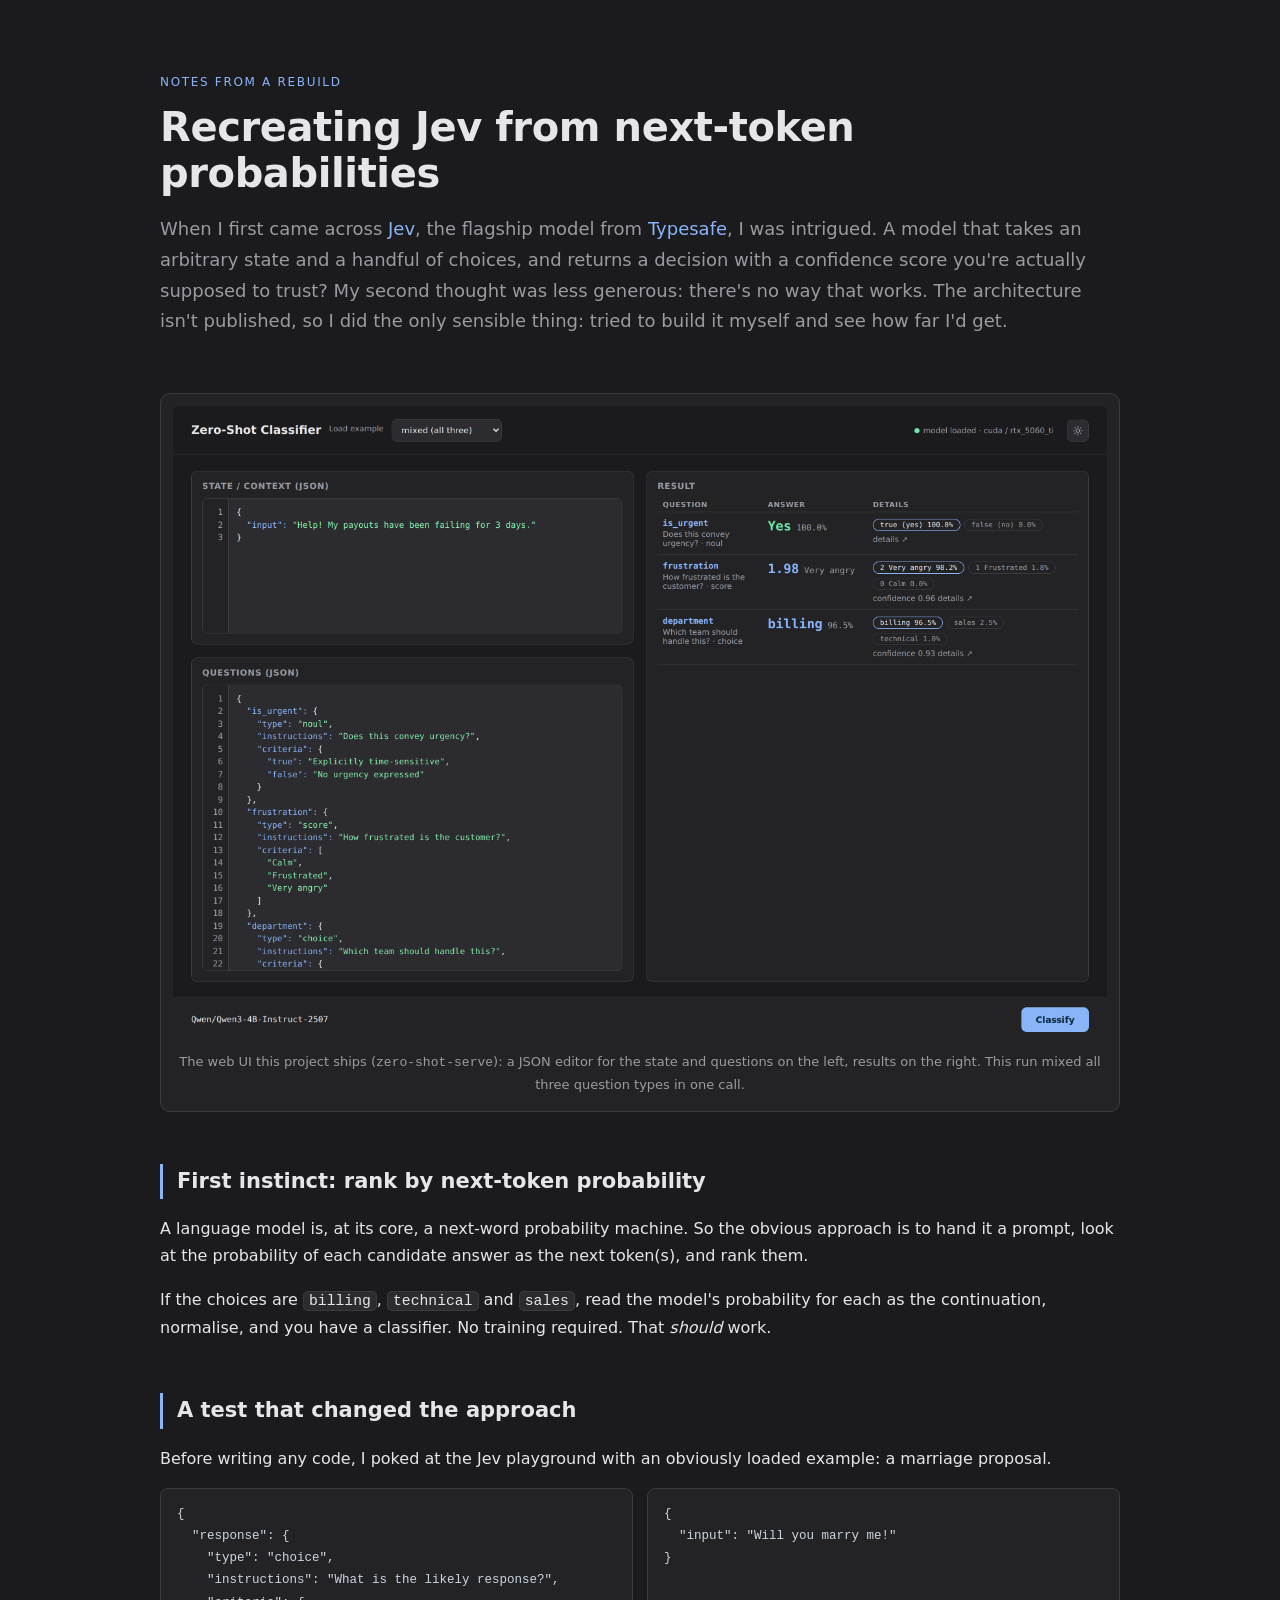
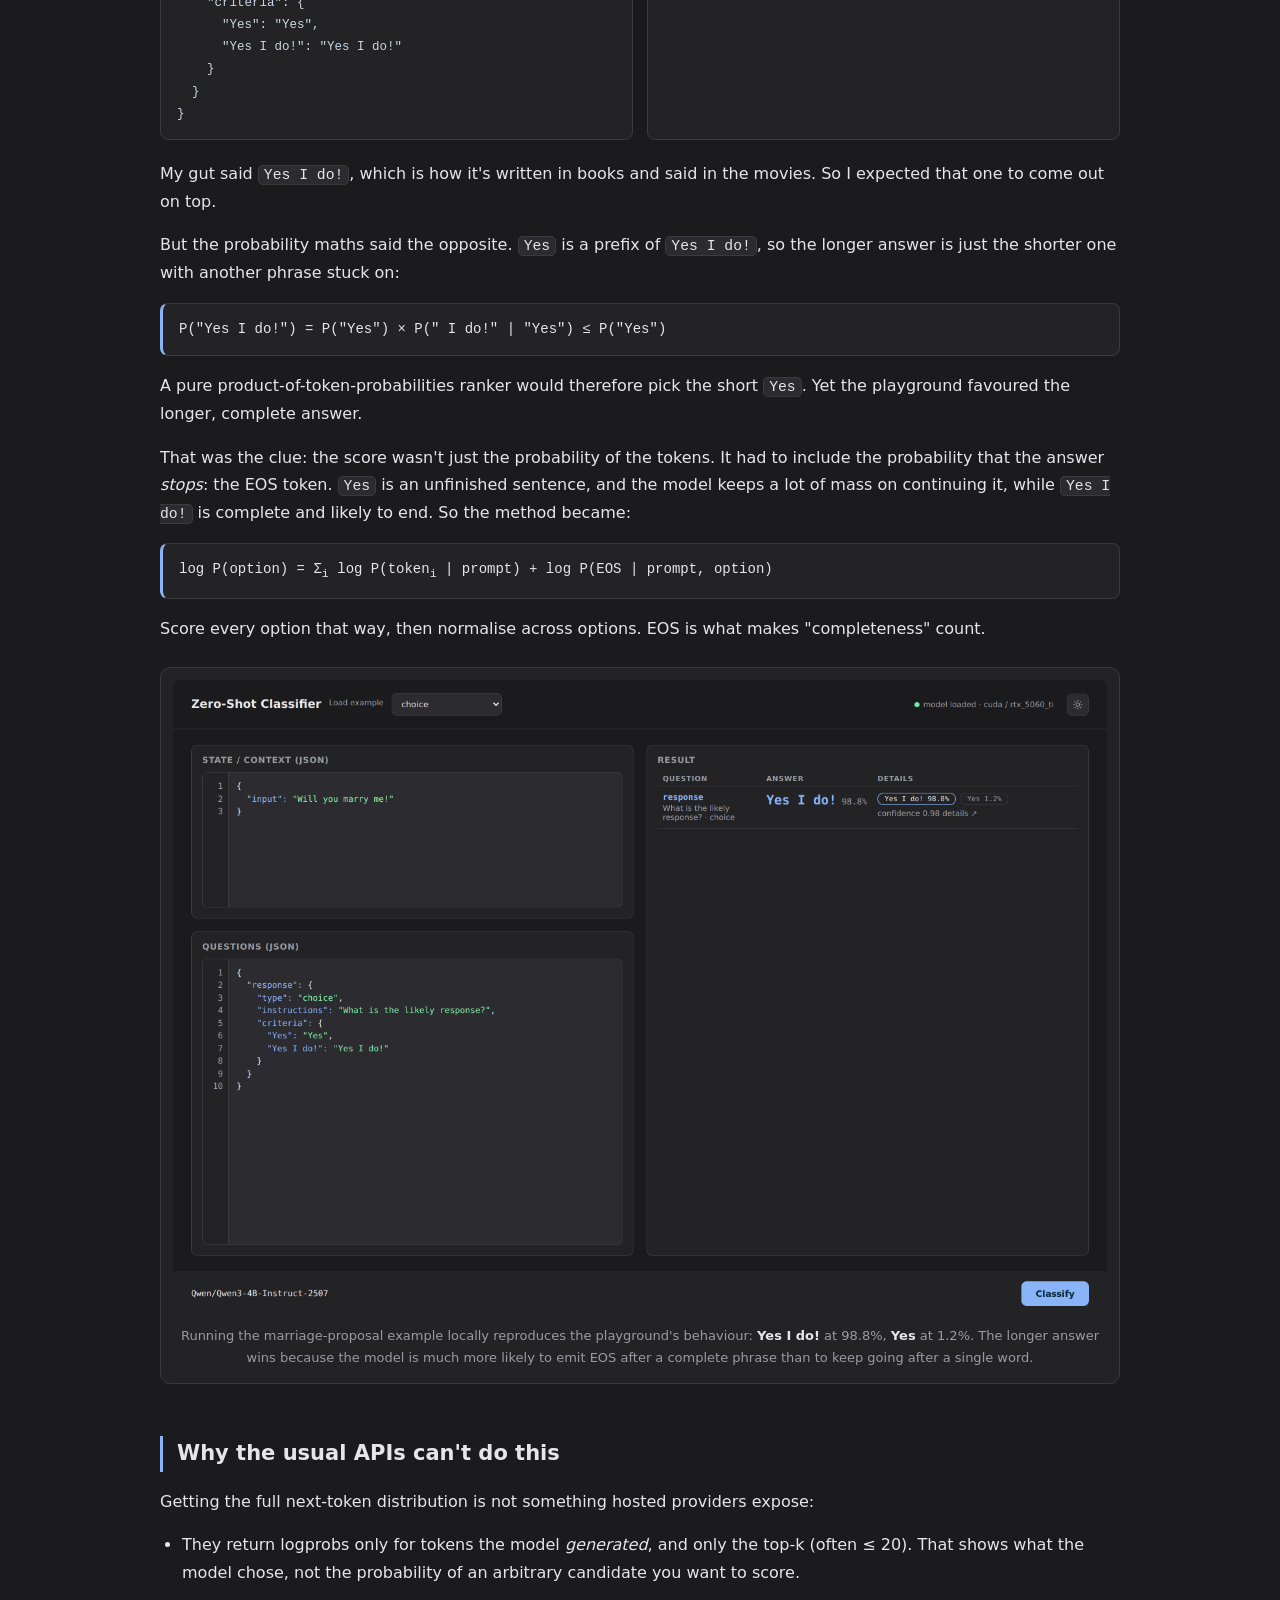
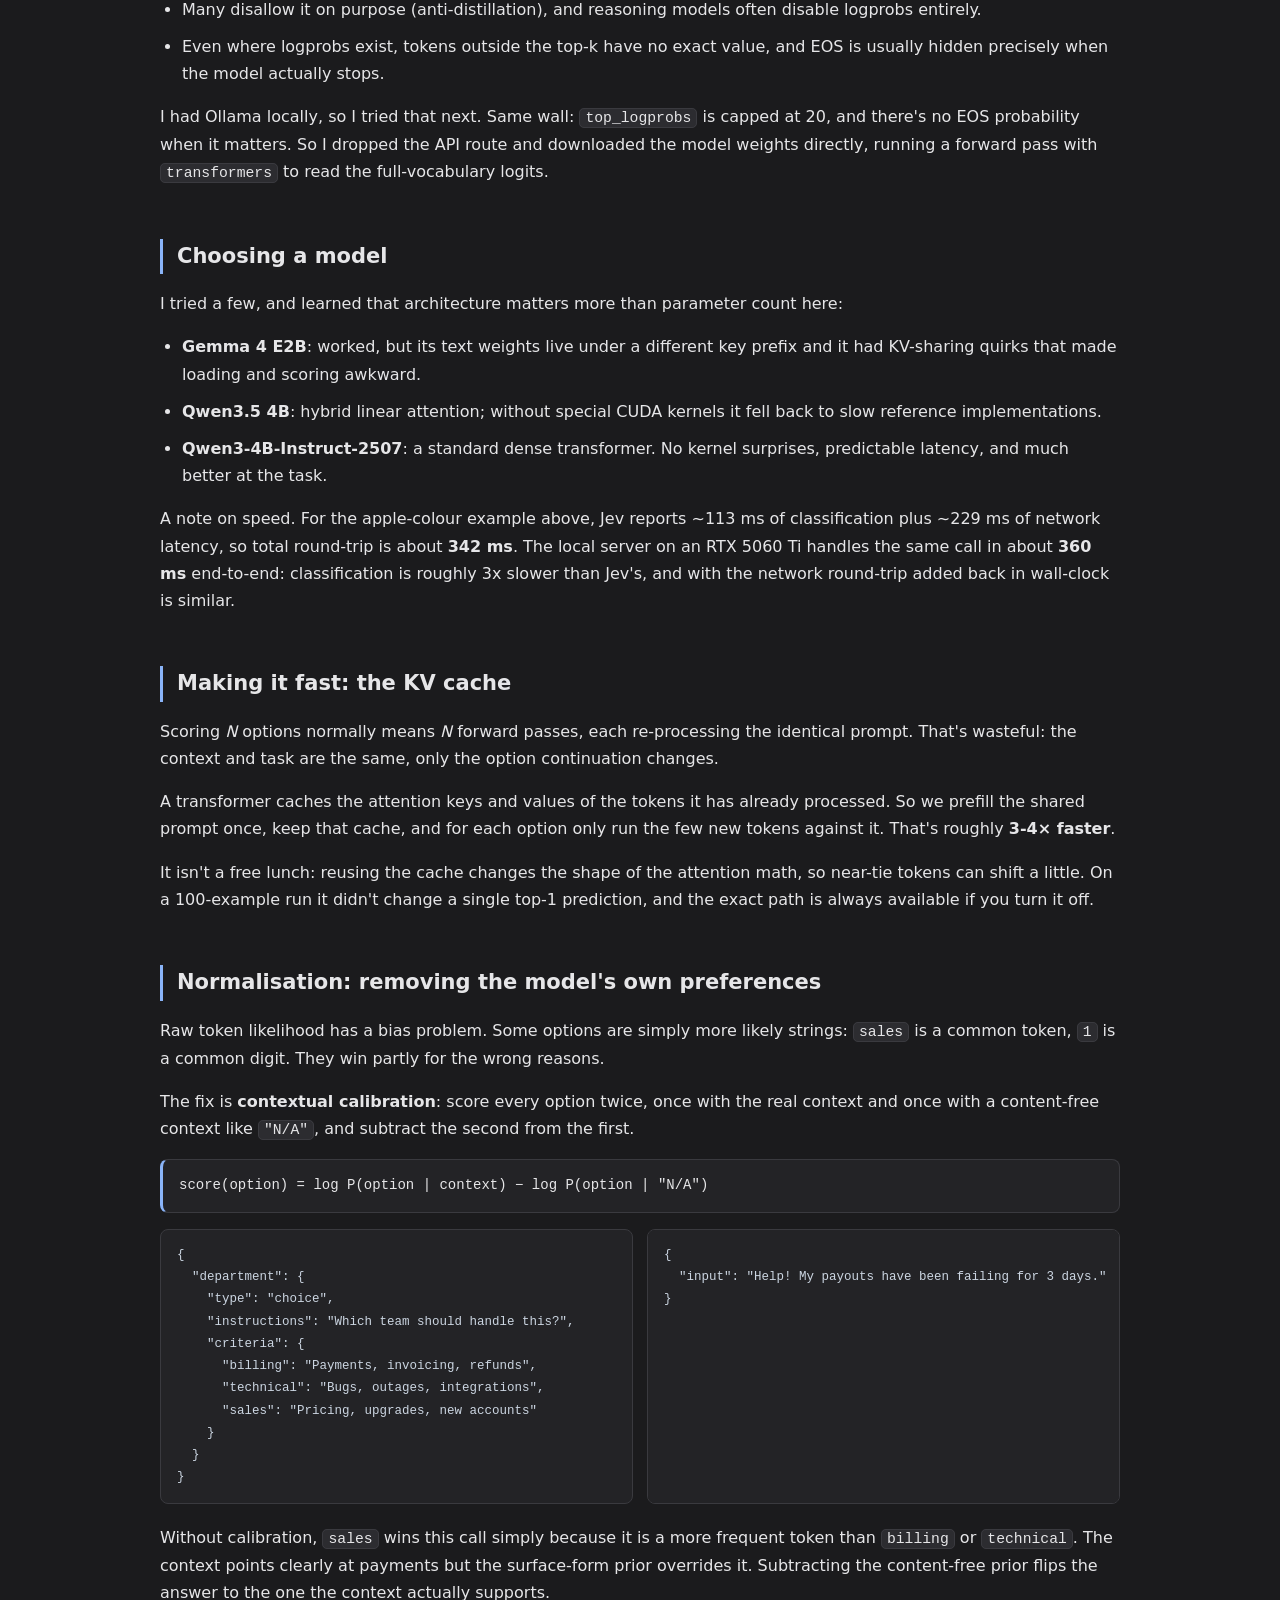
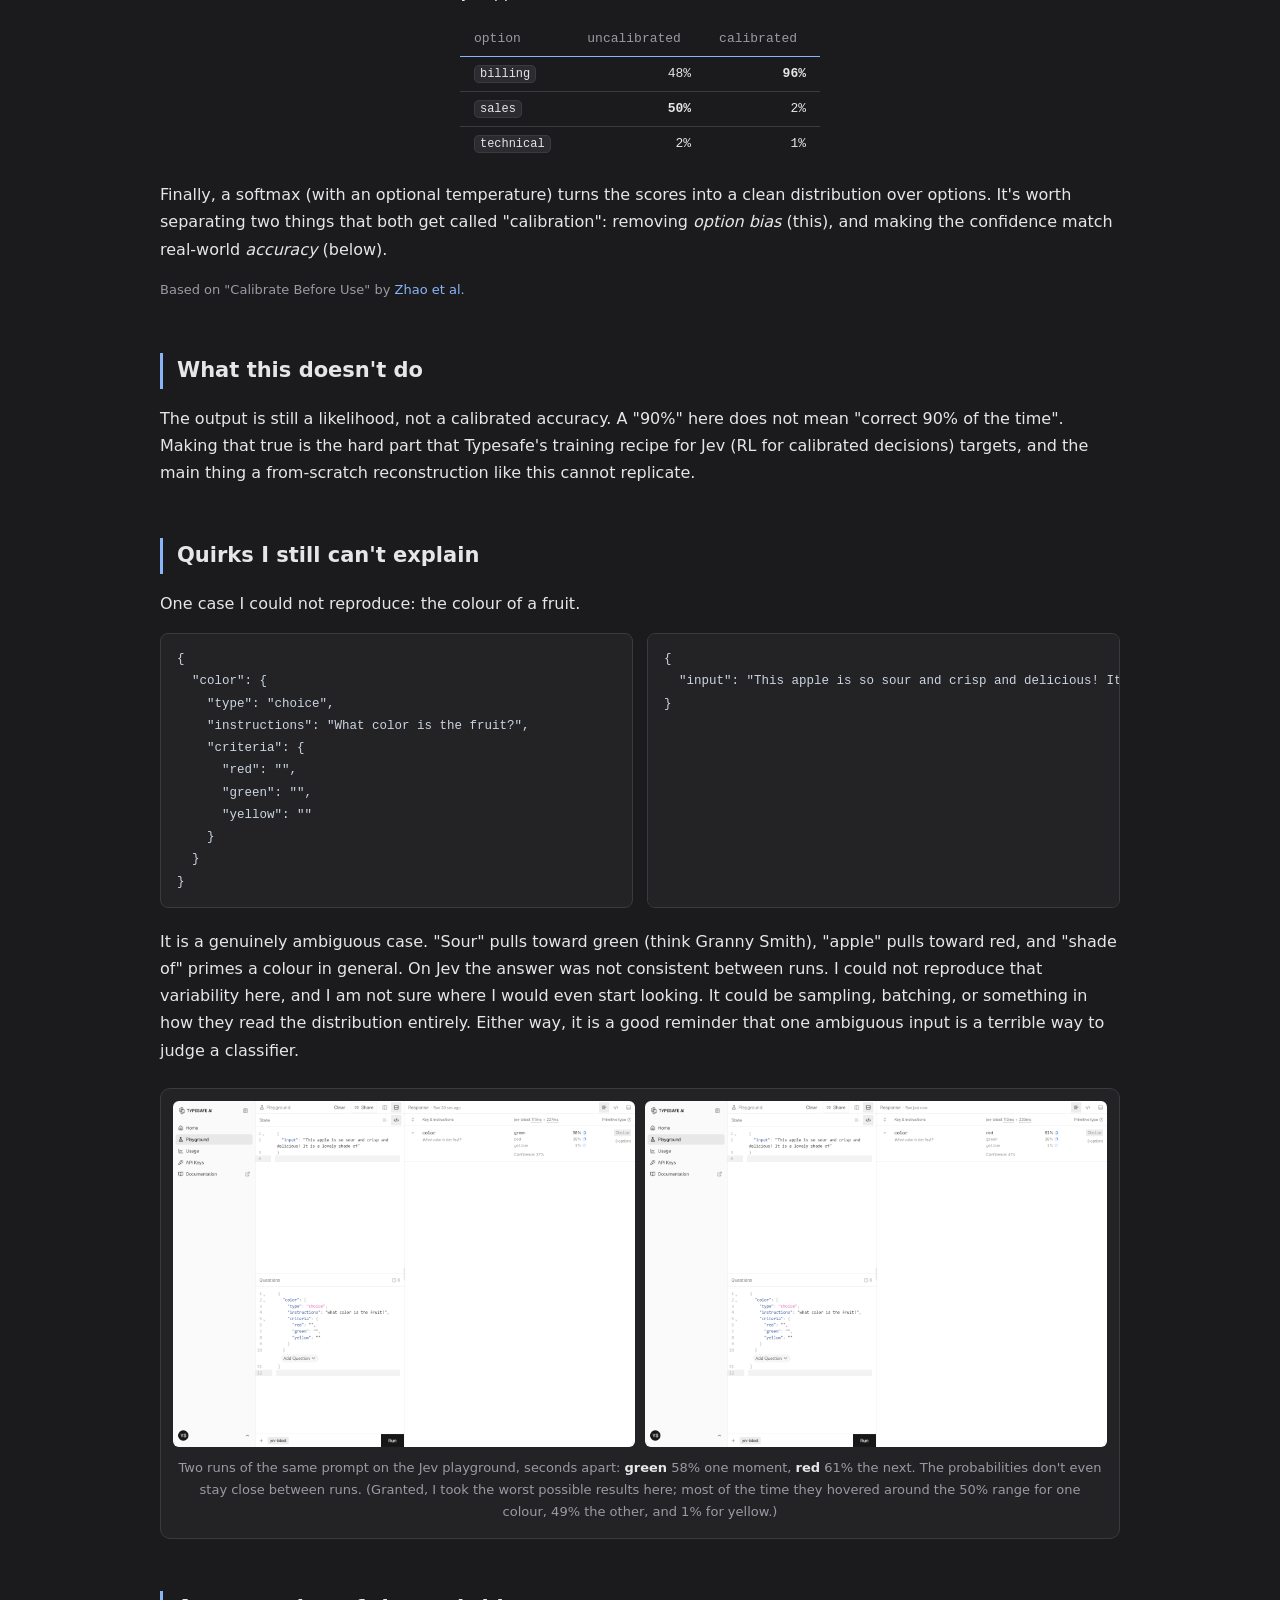
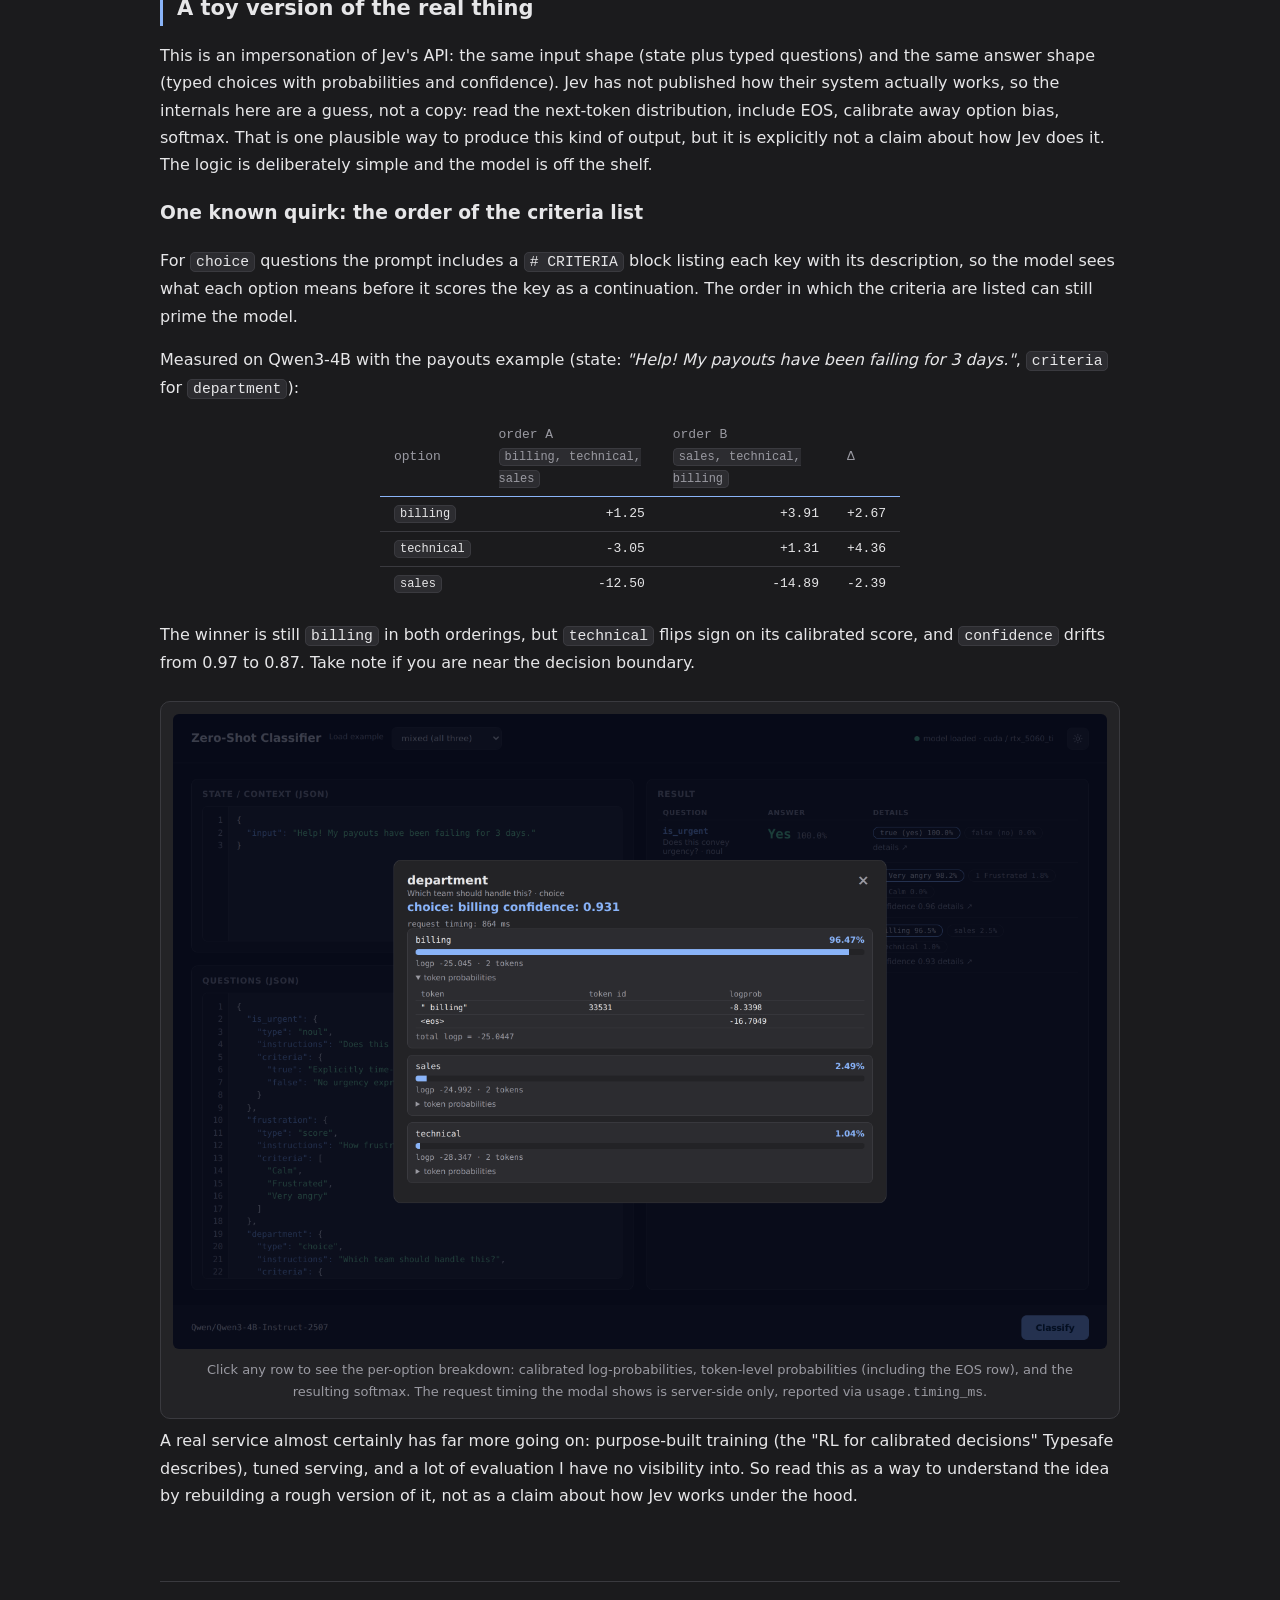
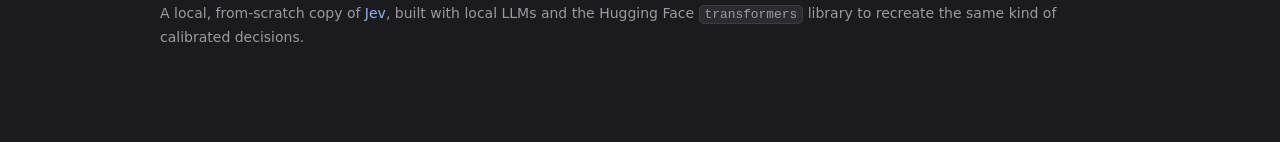
==== docs/index.html @ 8fcee8d8 "add page" ====
<!doctype html>
<html lang="en">
<head>
<meta charset="utf-8" />
<meta name="viewport" content="width=device-width, initial-scale=1" />
<title>Recreating Jev from next-token probabilities</title>
<meta name="description" content="How far can you get rebuilding a calibrated decision API using only the next-token probabilities of a local language model?" />
<link rel="stylesheet" href="site.css" />
</head>
<body>
<main>
  <header class="hero">
    <p class="kicker">Notes from a rebuild</p>
    <h1>Recreating Jev from next-token probabilities</h1>
    <p class="lead">
      When I first came across <a href="https://typesafe.ai/">Jev</a>, the
      flagship model from <a href="https://typesafe.ai/">Typesafe</a>, I was
      intrigued. A model that takes an arbitrary state and a handful of choices, and
      returns a decision with a confidence score you're actually supposed to trust? My
      second thought was less generous: there's no way that works. The architecture
      isn't published, so I did the only sensible thing: tried to build it myself and
      see how far I'd get.
    </p>
  </header>

  <figure class="screenshot">
    <a class="zoom" href="img/ui-mixed-result.png" aria-label="View screenshot full size"><img src="img/ui-mixed-result.png" alt="The local web UI after running a mixed (noul + score + choice) classify call on the payouts support-ticket example." /></a>
    <figcaption class="cap">
      The web UI this project ships (<code>zero-shot-serve</code>): a JSON editor for the
      state and questions on the left, results on the right. This run mixed all three
      question types in one call.
    </figcaption>
  </figure>

  <section>
    <h2>First instinct: rank by next-token probability</h2>
    <p>
      A language model is, at its core, a next-word probability machine. So the obvious
      approach is to hand it a prompt, look at the probability of each candidate
      answer as the next token(s), and rank them.
    </p>
    <p>
      If the choices are <span class="mono">billing</span>,
      <span class="mono">technical</span> and <span class="mono">sales</span>, read
      the model's probability for each as the continuation, normalise, and you have a
      classifier. No training required. That <em>should</em> work.
    </p>
  </section>

  <section>
    <h2>A test that changed the approach</h2>
    <p>
      Before writing any code, I poked at the Jev playground with an obviously loaded
      example: a marriage proposal.
    </p>
    <div class="examples">
      <pre class="block"><code>{
  "response": {
    "type": "choice",
    "instructions": "What is the likely response?",
    "criteria": {
      "Yes": "Yes",
      "Yes I do!": "Yes I do!"
    }
  }
}</code></pre>
      <pre class="block"><code>{
  "input": "Will you marry me!"
}</code></pre>
    </div>
    <p>
      My gut said <span class="mono">Yes I do!</span>, which is how it's written in
      books and said in the movies. So I expected that one to come out on top.
    </p>
    <p>
      But the probability maths said the opposite. <span class="mono">Yes</span> is a
      prefix of <span class="mono">Yes I do!</span>, so the longer answer is just the
      shorter one with another phrase stuck on:
    </p>
    <p class="formula">
      P("Yes I do!") = P("Yes") &times; P(" I do!" | "Yes") &le; P("Yes")
    </p>
    <p>
      A pure product-of-token-probabilities ranker would therefore pick the short
      <span class="mono">Yes</span>. Yet the playground favoured the longer, complete
      answer.
    </p>
    <p>
      That was the clue: the score wasn't just the probability of the tokens. It had to
      include the probability that the answer <em>stops</em>: the EOS token.
      <span class="mono">Yes</span> is an unfinished sentence, and the model keeps a lot
      of mass on continuing it, while <span class="mono">Yes I do!</span> is complete
      and likely to end. So the method became:
    </p>
    <p class="formula">
      log&nbsp;P(option) = &Sigma;<sub>i</sub> log&nbsp;P(token<sub>i</sub> | prompt) + log&nbsp;P(EOS | prompt, option)
    </p>
    <p>
      Score every option that way, then normalise across options. EOS is what makes
      "completeness" count.
    </p>
    <figure class="screenshot">
      <a class="zoom" href="img/ui-marriage-proposal.png" aria-label="View screenshot full size"><img src="img/ui-marriage-proposal.png" alt="The web UI after running the marriage-proposal example: 'Yes I do!' wins 98.8% over 'Yes' 1.2%." /></a>
      <figcaption class="cap">
        Running the marriage-proposal example locally reproduces the playground's
        behaviour: <strong>Yes I do!</strong> at 98.8%, <strong>Yes</strong> at 1.2%.
        The longer answer wins because the model is much more likely to emit EOS after
        a complete phrase than to keep going after a single word.
      </figcaption>
    </figure>
  </section>

  <section>
    <h2>Why the usual APIs can't do this</h2>
    <p>Getting the full next-token distribution is not something hosted providers expose:</p>
    <ul>
      <li>
        They return logprobs only for tokens the model <em>generated</em>, and only the
        top-k (often &le; 20). That shows what the model chose, not the probability of
        an arbitrary candidate you want to score.
      </li>
      <li>
        Many disallow it on purpose (anti-distillation), and reasoning models often
        disable logprobs entirely.
      </li>
      <li>
        Even where logprobs exist, tokens outside the top-k have no exact value, and
        EOS is usually hidden precisely when the model actually stops.
      </li>
    </ul>
    <p>
      I had Ollama locally, so I tried that next. Same wall: <span class="mono">top_logprobs</span>
      is capped at 20, and there's no EOS probability when it matters. So I dropped the
      API route and downloaded the model weights directly, running a forward pass with
      <span class="mono">transformers</span> to read the full-vocabulary logits.
    </p>
  </section>

  <section>
    <h2>Choosing a model</h2>
    <p>I tried a few, and learned that architecture matters more than parameter count here:</p>
    <ul>
      <li><strong>Gemma 4 E2B</strong>: worked, but its text weights live under a different key prefix and it had KV-sharing quirks that made loading and scoring awkward.</li>
      <li><strong>Qwen3.5 4B</strong>: hybrid linear attention; without special CUDA kernels it fell back to slow reference implementations.</li>
      <li><strong>Qwen3-4B-Instruct-2507</strong>: a standard dense transformer. No kernel surprises, predictable latency, and much better at the task.</li>
    </ul>
    <p>
      A note on speed. For the apple-colour example above, Jev reports ~113 ms of
      classification plus ~229 ms of network latency, so total round-trip is about
      <strong>342 ms</strong>. The local server on an RTX 5060 Ti handles the same
      call in about <strong>360 ms</strong> end-to-end: classification is roughly 3x
      slower than Jev's, and with the network round-trip added back in wall-clock is
      similar.
    </p>
  </section>

  <section>
    <h2>Making it fast: the KV cache</h2>
    <p>
      Scoring <em>N</em> options normally means <em>N</em> forward passes, each
      re-processing the identical prompt. That's wasteful: the context and task are the
      same, only the option continuation changes.
    </p>
    <p>
      A transformer caches the attention keys and values of the tokens it has already
      processed. So we prefill the shared prompt once, keep that cache, and for each
      option only run the few new tokens against it. That's roughly
      <strong>3-4&times; faster</strong>.
    </p>
    <p>
      It isn't a free lunch: reusing the cache changes the shape of the attention math,
      so near-tie tokens can shift a little. On a 100-example run it didn't change a
      single top-1 prediction, and the exact path is always available if you turn it off.
    </p>
  </section>

  <section>
    <h2>Normalisation: removing the model's own preferences</h2>
    <p>
      Raw token likelihood has a bias problem. Some options are simply more likely
      strings: <span class="mono">sales</span> is a common token, <span class="mono">1</span>
      is a common digit. They win partly for the wrong reasons.
    </p>
    <p>
      The fix is <strong>contextual calibration</strong>: score every option twice,
      once with the real context and once with a content-free context like
      <span class="mono">"N/A"</span>, and subtract the second from the first.
    </p>
    <p class="formula">
      score(option) = log&nbsp;P(option | context) &minus; log&nbsp;P(option | "N/A")
    </p>
    <div class="examples">
      <pre class="block"><code>{
  "department": {
    "type": "choice",
    "instructions": "Which team should handle this?",
    "criteria": {
      "billing": "Payments, invoicing, refunds",
      "technical": "Bugs, outages, integrations",
      "sales": "Pricing, upgrades, new accounts"
    }
  }
}</code></pre>
      <pre class="block"><code>{
  "input": "Help! My payouts have been failing for 3 days."
}</code></pre>
    </div>
    <p>
      Without calibration, <span class="mono">sales</span> wins this call simply
      because it is a more frequent token than <span class="mono">billing</span> or
      <span class="mono">technical</span>. The context points clearly at payments but
      the surface-form prior overrides it. Subtracting the content-free prior flips
      the answer to the one the context actually supports.
    </p>
    <table class="calib">
      <thead>
        <tr><th>option</th><th>uncalibrated</th><th>calibrated</th></tr>
      </thead>
      <tbody>
        <tr><td><span class="mono">billing</span></td><td>48%</td><td><strong>96%</strong></td></tr>
        <tr><td><span class="mono">sales</span></td><td><strong>50%</strong></td><td>2%</td></tr>
        <tr><td><span class="mono">technical</span></td><td>2%</td><td>1%</td></tr>
      </tbody>
    </table>
    <p>
      Finally, a softmax (with an optional temperature) turns the scores into a clean
      distribution over options. It's worth separating two things that both get called
      "calibration": removing <em>option bias</em> (this), and making the confidence match
      real-world <em>accuracy</em> (below).
    </p>
    <p class="note">
      Based on "Calibrate Before Use" by
      <a href="https://arxiv.org/abs/2102.09690">Zhao et al.</a>
    </p>
  </section>

  <section>
    <h2>What this doesn't do</h2>
    <p>
      The output is still a likelihood, not a calibrated accuracy. A "90%" here does not
      mean "correct 90% of the time". Making that true is the hard part that
      Typesafe's training recipe for Jev (RL for calibrated decisions) targets, and
      the main thing a from-scratch reconstruction like this cannot replicate.
    </p>
  </section>

  <section>
    <h2>Quirks I still can't explain</h2>
    <p>One case I could not reproduce: the colour of a fruit.</p>
    <div class="examples">
      <pre class="block"><code>{
  "color": {
    "type": "choice",
    "instructions": "What color is the fruit?",
    "criteria": {
      "red": "",
      "green": "",
      "yellow": ""
    }
  }
}</code></pre>
      <pre class="block"><code>{
  "input": "This apple is so sour and crisp and delicious! It is a lovely shade of"
}</code></pre>
    </div>
    <p>
      It is a genuinely ambiguous case. "Sour" pulls toward green (think Granny
      Smith), "apple" pulls toward red, and "shade of" primes a colour in general. On
      Jev the answer was not consistent between runs. I could not reproduce that
      variability here, and I am not sure where I would even start looking. It could be
      sampling, batching, or something in how they read the distribution entirely.
      Either way, it is a good reminder that one ambiguous input is a terrible way to
      judge a classifier.
    </p>
    <figure class="screenshot two-up">
      <div class="pair">
        <a class="zoom" href="img/typesafe_playground_green.png" aria-label="View screenshot full size"><img src="img/typesafe_playground_green.png" alt="TypeSafe playground: same apple-colour input, run 1, answer green 58% / red 39% / yellow 3%, confidence 37%." /></a>
        <a class="zoom" href="img/typesafe_playground_red.png" aria-label="View screenshot full size"><img src="img/typesafe_playground_red.png" alt="TypeSafe playground: same apple-colour input, run 2, answer red 61% / green 38% / yellow 1%, confidence 41%." /></a>
      </div>
      <figcaption class="cap">
        Two runs of the same prompt on the Jev playground, seconds apart:
        <strong>green</strong> 58% one moment, <strong>red</strong> 61% the next. The
        probabilities don't even stay close between runs. (Granted, I took the worst
        possible results here; most of the time they hovered around the 50% range for
        one colour, 49% the other, and 1% for yellow.)
      </figcaption>
    </figure>
  </section>

  <section>
    <h2>A toy version of the real thing</h2>
    <p>
      This is an impersonation of Jev's API: the same input shape (state plus typed
      questions) and the same answer shape (typed choices with probabilities and
      confidence). Jev has not published how their system actually works, so the
      internals here are a guess, not a copy: read the next-token distribution,
      include EOS, calibrate away option bias, softmax. That is one plausible way to
      produce this kind of output, but it is explicitly not a claim about how Jev
      does it. The logic is deliberately simple and the model is off the shelf.
    </p>
    <h3>One known quirk: the order of the criteria list</h3>
    <p>
      For <span class="mono">choice</span> questions the prompt includes a
      <span class="mono"># CRITERIA</span> block listing each key with its description, so the
      model sees what each option means before it scores the key as a continuation. The
      order in which the criteria are listed can still prime the model.
    </p>
    <p>
      Measured on Qwen3-4B with the payouts example (state: <em>"Help! My payouts have
      been failing for 3 days."</em>, <span class="mono">criteria</span> for
      <span class="mono">department</span>):
    </p>
    <table class="calib">
      <thead>
        <tr><th>option</th><th>order A<br/><span class="mono">billing, technical, sales</span></th><th>order B<br/><span class="mono">sales, technical, billing</span></th><th>Δ</th></tr>
      </thead>
      <tbody>
        <tr><td><span class="mono">billing</span></td><td>+1.25</td><td>+3.91</td><td>+2.67</td></tr>
        <tr><td><span class="mono">technical</span></td><td>-3.05</td><td>+1.31</td><td>+4.36</td></tr>
        <tr><td><span class="mono">sales</span></td><td>-12.50</td><td>-14.89</td><td>-2.39</td></tr>
      </tbody>
    </table>
    <p>
      The winner is still <span class="mono">billing</span> in both orderings, but
      <span class="mono">technical</span> flips sign on its calibrated score, and
      <span class="mono">confidence</span> drifts from 0.97 to 0.87. Take note if you are
      near the decision boundary.
    </p>
    <figure class="screenshot">
      <a class="zoom" href="img/ui-detail-modal.png" aria-label="View screenshot full size"><img src="img/ui-detail-modal.png" alt="Detail modal for a choice question, showing per-option bars, log-probabilities, and the token-level probabilities table for the top option." /></a>
      <figcaption class="cap">
        Click any row to see the per-option breakdown: calibrated log-probabilities,
        token-level probabilities (including the EOS row), and the resulting softmax.
        The request timing the modal shows is server-side only, reported via
        <code>usage.timing_ms</code>.
      </figcaption>
    </figure>
    <p>
      A real service almost certainly has far more going on: purpose-built training
      (the "RL for calibrated decisions" Typesafe describes), tuned serving, and a
      lot of evaluation I have no visibility into. So read this as a way to
      understand the idea by rebuilding a rough version of it, not as a claim about
      how Jev works under the hood.
    </p>
  </section>

  <footer>
    <p>
      A local, from-scratch copy of <a href="https://typesafe.ai/">Jev</a>, built
      with local LLMs and the Hugging Face <span class="mono">transformers</span>
      library to recreate the same kind of calibrated decisions.
    </p>
  </footer>
</main>

<div id="lightbox" class="lightbox" hidden role="dialog" aria-modal="true" aria-label="Screenshot viewer">
  <button class="close" type="button" aria-label="Close">×</button>
  <img class="frame" alt="" />
</div>

<script>
  (function () {
    var lb = document.getElementById("lightbox");
    var img = lb.querySelector("img");
    var triggers = document.querySelectorAll("a.zoom");

    function open(src, alt) {
      img.src = src;
      img.alt = alt || "";
      lb.hidden = false;
      document.body.style.overflow = "hidden";
    }
    function close() {
      lb.hidden = true;
      img.src = "";
      img.alt = "";
      document.body.style.overflow = "";
    }

    triggers.forEach(function (a) {
      a.addEventListener("click", function (e) {
        e.preventDefault();
        var t = a.querySelector("img");
        open(a.getAttribute("href"), t ? t.alt : "");
      });
    });
    lb.addEventListener("click", function (e) {
      if (e.target === lb || e.target === img || e.target.classList.contains("close")) close();
    });
    document.addEventListener("keydown", function (e) {
      if (e.key === "Escape" && !lb.hidden) close();
    });
  })();
</script>
</body>
</html>
---- docs/site.css ----
:root {
  --bg: #1b1b1d;
  --panel: #232326;
  --panel-2: #2c2c30;
  --text: #e6e6e8;
  --muted: #9a9aa2;
  --accent: #8ab4f8;
  --border: #3a3a3f;
}

* { box-sizing: border-box; }

html { scroll-behavior: smooth; }

body {
  margin: 0;
  background: var(--bg);
  color: var(--text);
  font-family: ui-sans-serif, system-ui, -apple-system, "Segoe UI", Roboto, sans-serif;
  line-height: 1.7;
  -webkit-font-smoothing: antialiased;
}

main {
  max-width: 1040px;
  margin: 0 auto;
  padding: 72px 40px 96px;
}

.hero { margin-bottom: 56px; }

.kicker {
  text-transform: uppercase;
  letter-spacing: .14em;
  font-size: 12px;
  color: var(--accent);
  margin: 0 0 12px;
}

h1 {
  font-size: clamp(28px, 5vw, 40px);
  line-height: 1.15;
  margin: 0 0 18px;
  letter-spacing: -0.01em;
}

.lead {
  font-size: 18px;
  color: var(--muted);
  margin: 0;
}

section { margin: 52px 0; }

h2 {
  font-size: 21px;
  margin: 0 0 16px;
  padding-left: 14px;
  border-left: 3px solid var(--accent);
}

p { margin: 0 0 16px; }

p.note {
  font-size: 13px;
  color: var(--muted);
  margin-top: 8px;
}

table.calib {
  border-collapse: collapse;
  margin: 0 auto 20px;
  font-family: ui-monospace, SFMono-Regular, Menlo, monospace;
  font-size: 13px;
  min-width: 360px;
  max-width: 520px;
}
table.calib th, table.calib td {
  padding: 6px 14px;
  border-bottom: 1px solid var(--border);
  text-align: left;
}
table.calib th {
  color: var(--muted);
  font-weight: 500;
  border-bottom-color: var(--accent);
}
table.calib tbody tr:last-child td { border-bottom: 0; }
table.calib td:not(:first-child) { text-align: right; }

ul { margin: 0 0 16px; padding-left: 22px; }
li { margin-bottom: 10px; }

a { color: var(--accent); text-decoration: none; }
a:hover { text-decoration: underline; }

.mono {
  font-family: ui-monospace, SFMono-Regular, Menlo, monospace;
  font-size: .92em;
  background: var(--panel-2);
  border: 1px solid var(--border);
  border-radius: 5px;
  padding: 1px 5px;
}

.formula {
  font-family: ui-monospace, SFMono-Regular, Menlo, monospace;
  font-size: 14px;
  background: var(--panel);
  border: 1px solid var(--border);
  border-left: 3px solid var(--accent);
  border-radius: 8px;
  padding: 14px 16px;
  color: var(--text);
  overflow-x: auto;
}

.examples {
  display: grid;
  grid-template-columns: 1fr 1fr;
  gap: 14px;
  margin: 0 0 20px;
}
@media (max-width: 720px) {
  .examples { grid-template-columns: 1fr; }
}

.block {
  margin: 0;
  background: var(--panel);
  border: 1px solid var(--border);
  border-radius: 8px;
  padding: 14px 16px;
  overflow-x: auto;
}
.block code {
  font-family: ui-monospace, SFMono-Regular, Menlo, monospace;
  font-size: 12.5px;
  color: #cbd5e1;
  white-space: pre;
}

footer {
  margin-top: 72px;
  padding-top: 20px;
  border-top: 1px solid var(--border);
  color: var(--muted);
  font-size: 14px;
}

.screenshot {
  margin: 24px 0 8px;
  background: var(--panel);
  border: 1px solid var(--border);
  border-radius: 10px;
  padding: 12px;
}
.screenshot img {
  display: block;
  width: 100%;
  height: auto;
  border-radius: 6px;
}
.screenshot .cap {
  margin: 10px 4px 2px;
  font-size: 13px;
  color: var(--muted);
  text-align: center;
}
.screenshot .cap strong { color: var(--text); font-weight: 600; }

.screenshot.two-up .pair {
  display: grid;
  grid-template-columns: 1fr 1fr;
  gap: 10px;
}
.screenshot.two-up .pair img {
  display: block;
  width: 100%;
  height: auto;
  border-radius: 6px;
}
@media (max-width: 720px) {
  .screenshot.two-up .pair { grid-template-columns: 1fr; }
}

.screenshot a.zoom { display: block; }
.screenshot a.zoom img { cursor: zoom-in; }
.screenshot a.zoom:focus-visible { outline: 2px solid var(--accent); outline-offset: 2px; border-radius: 6px; }

.lightbox {
  position: fixed;
  inset: 0;
  background: rgba(8, 8, 10, 0.86);
  z-index: 100;
  display: flex;
  align-items: center;
  justify-content: center;
  padding: 32px 24px;
}
.lightbox[hidden] { display: none; }
.lightbox img.frame {
  display: block;
  max-width: 95vw;
  max-height: 92vh;
  width: auto;
  height: auto;
  border-radius: 6px;
  box-shadow: 0 20px 60px rgba(0, 0, 0, 0.5);
  cursor: zoom-out;
}
.lightbox .close {
  position: fixed;
  top: 14px;
  right: 18px;
  width: 36px;
  height: 36px;
  display: grid;
  place-items: center;
  background: var(--panel);
  color: var(--text);
  border: 1px solid var(--border);
  border-radius: 8px;
  font-size: 22px;
  line-height: 1;
  cursor: pointer;
  font-family: inherit;
}
.lightbox .close:hover { color: var(--accent); border-color: var(--accent); }
.lightbox .close:focus-visible { outline: 2px solid var(--accent); outline-offset: 2px; }
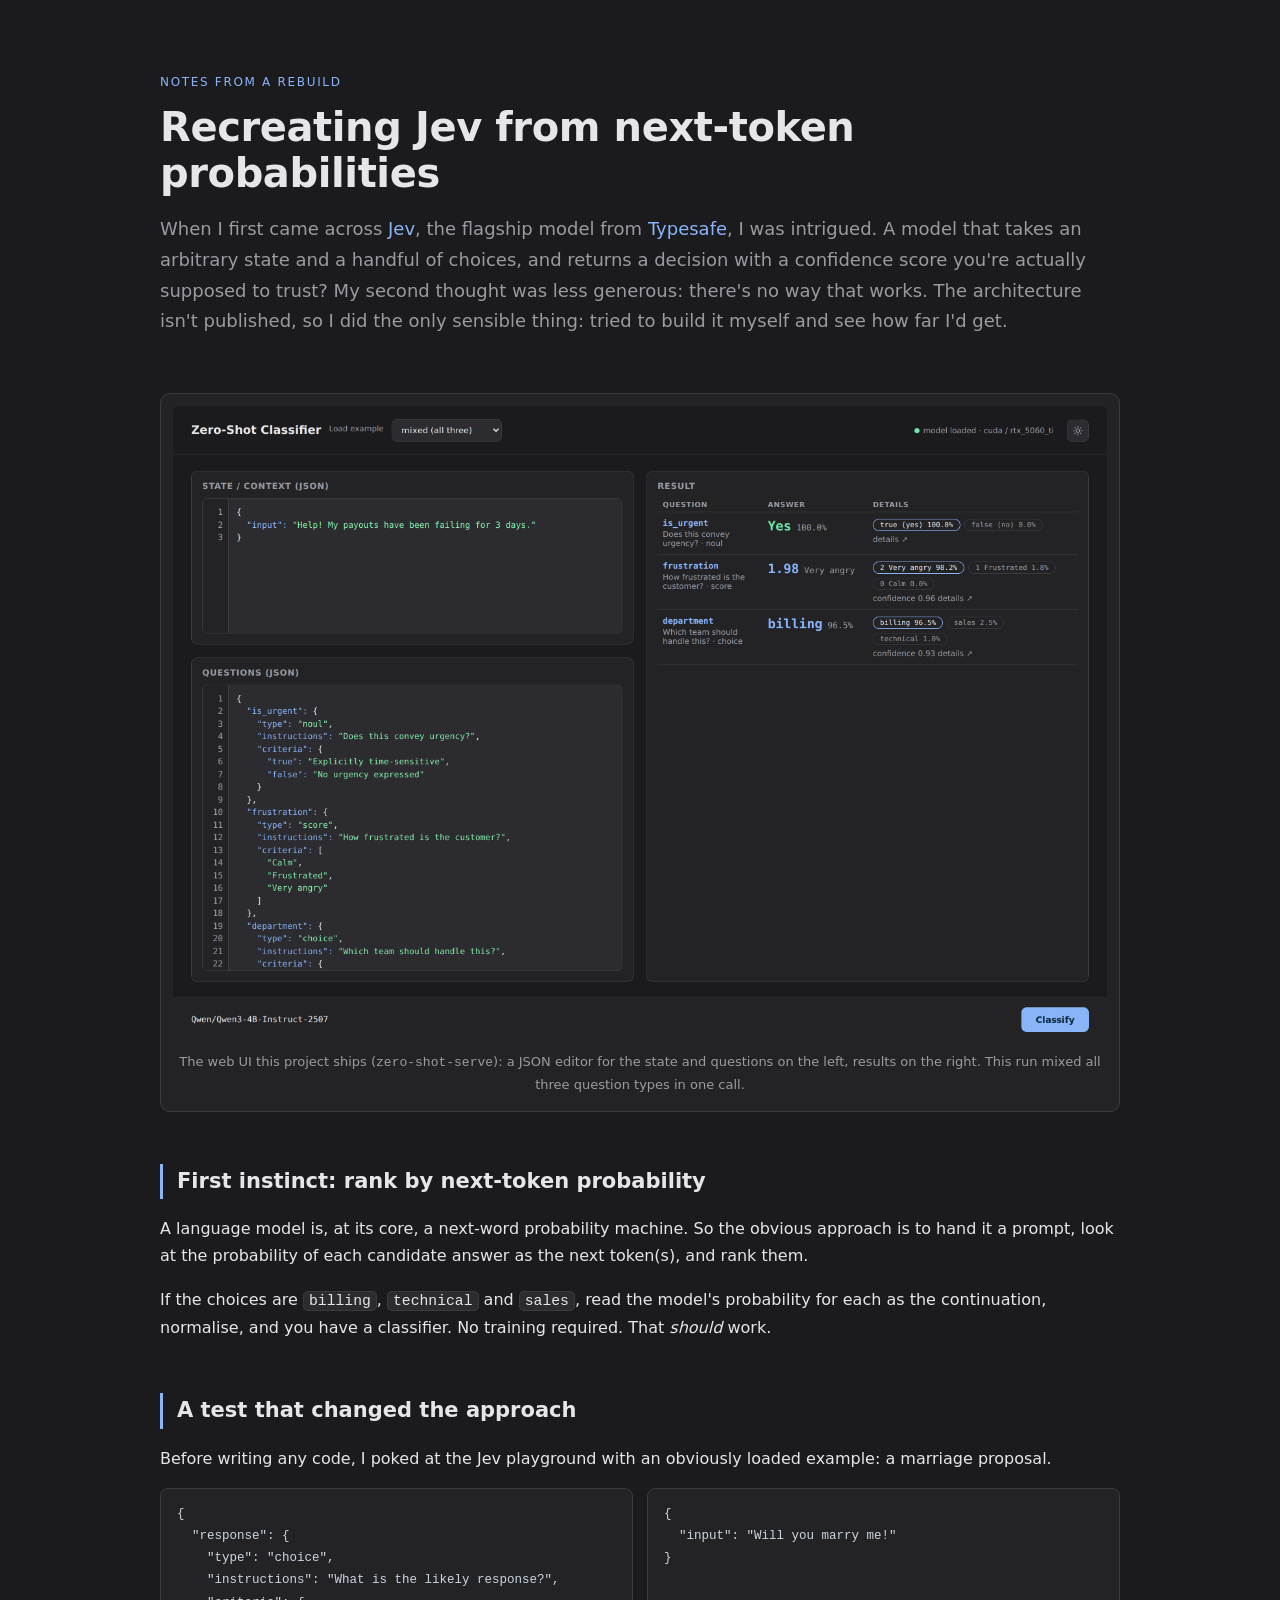
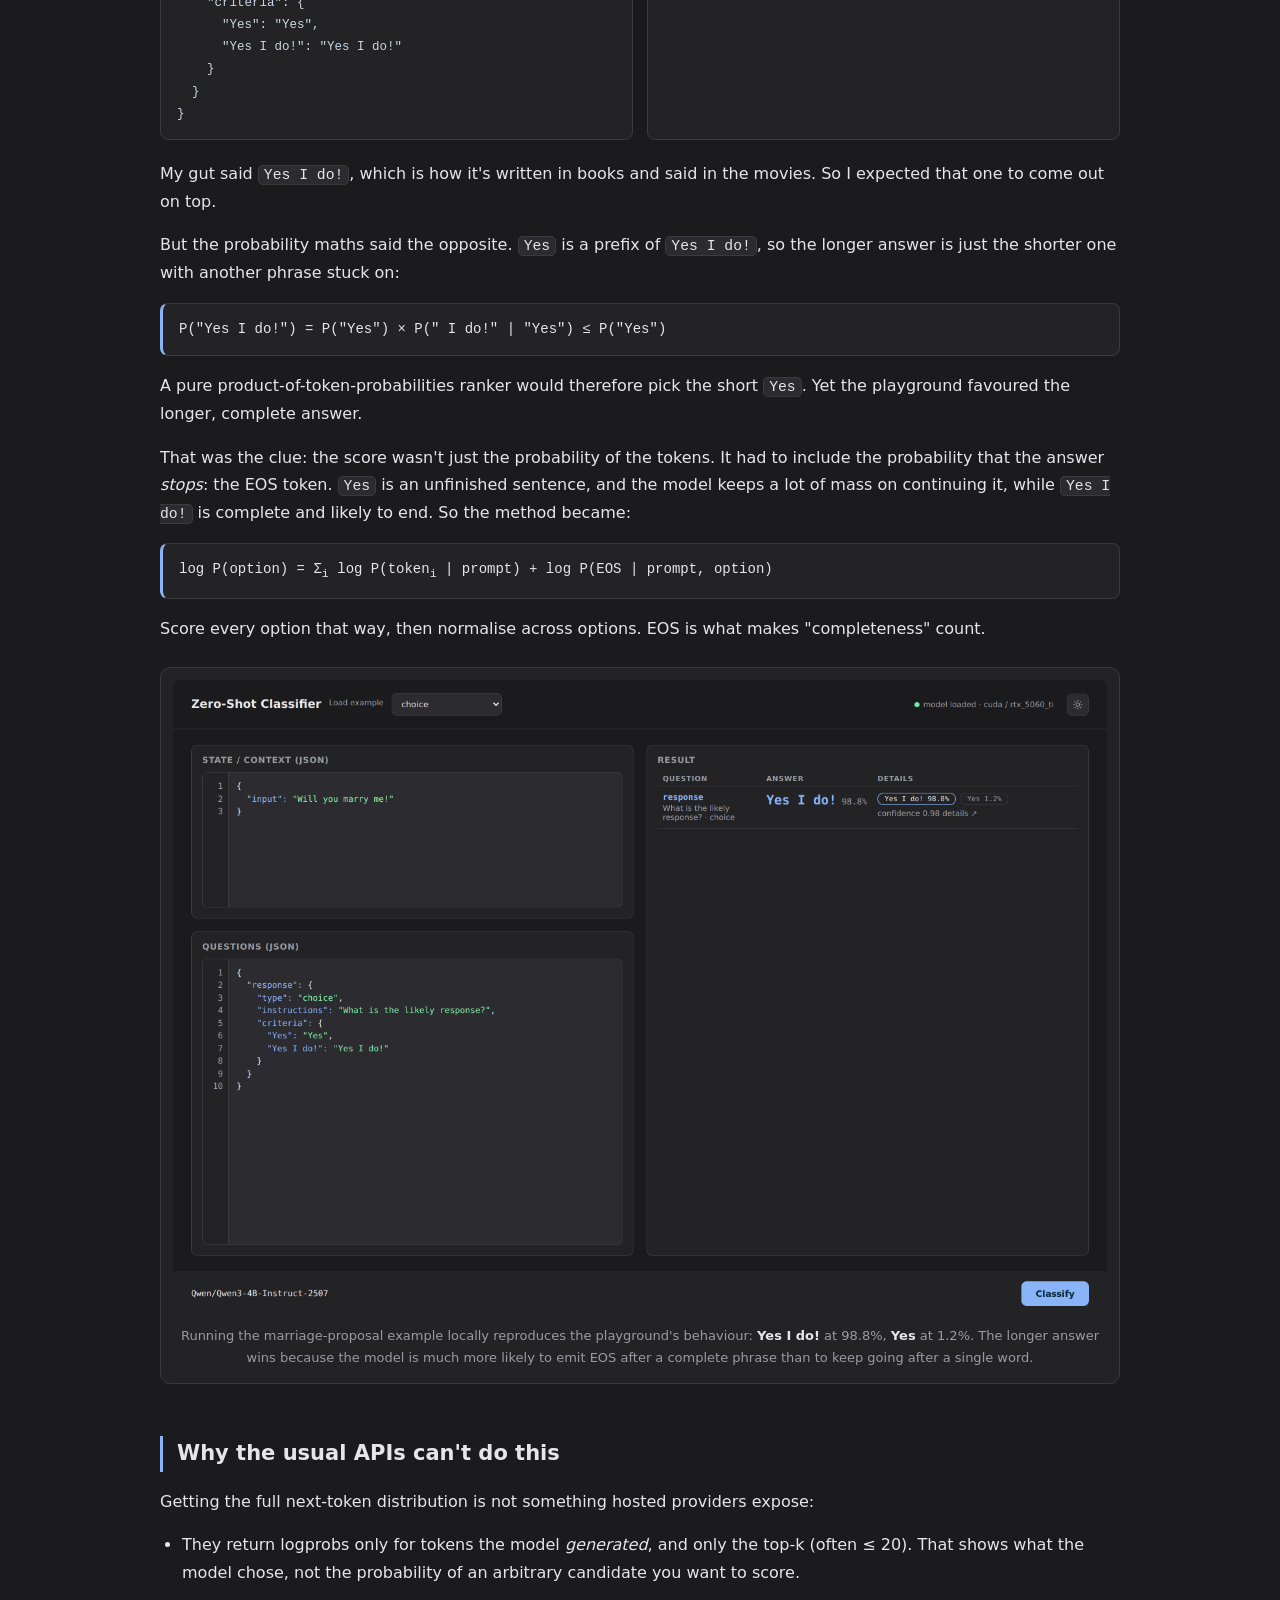
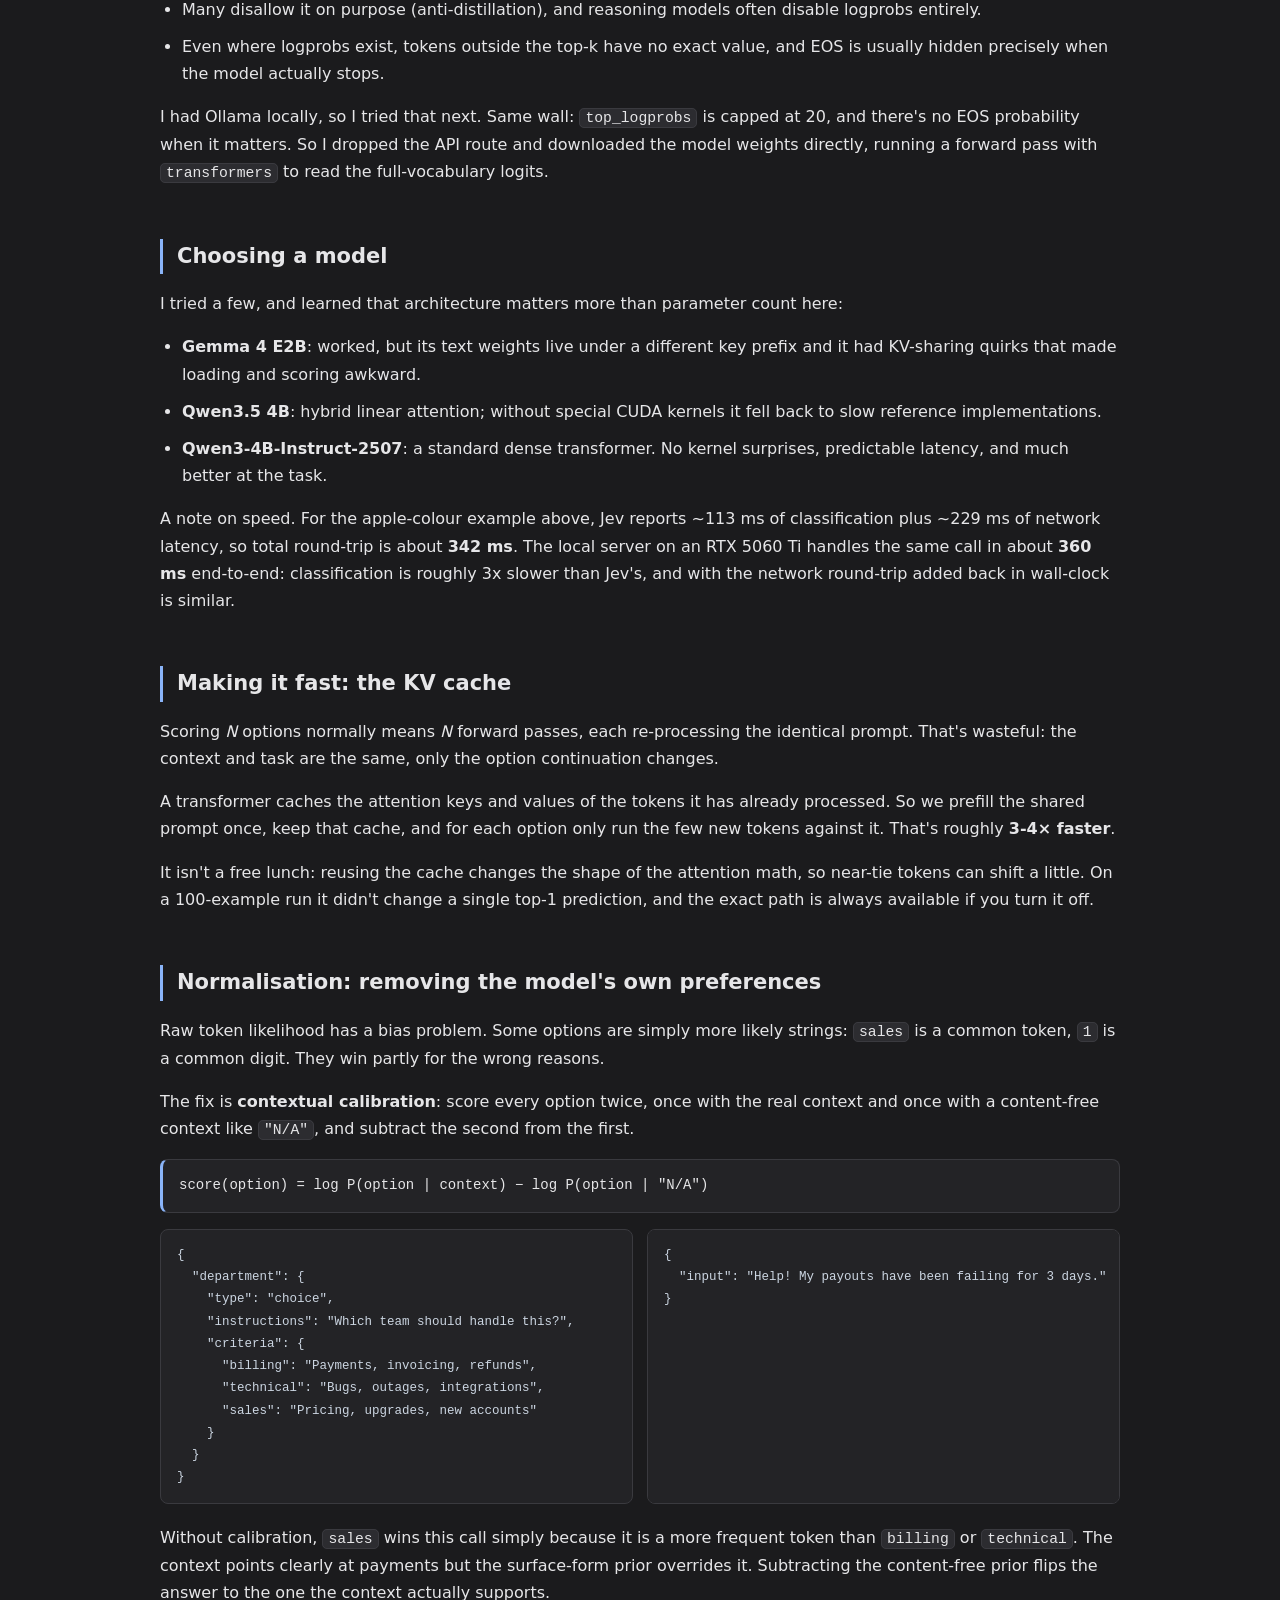
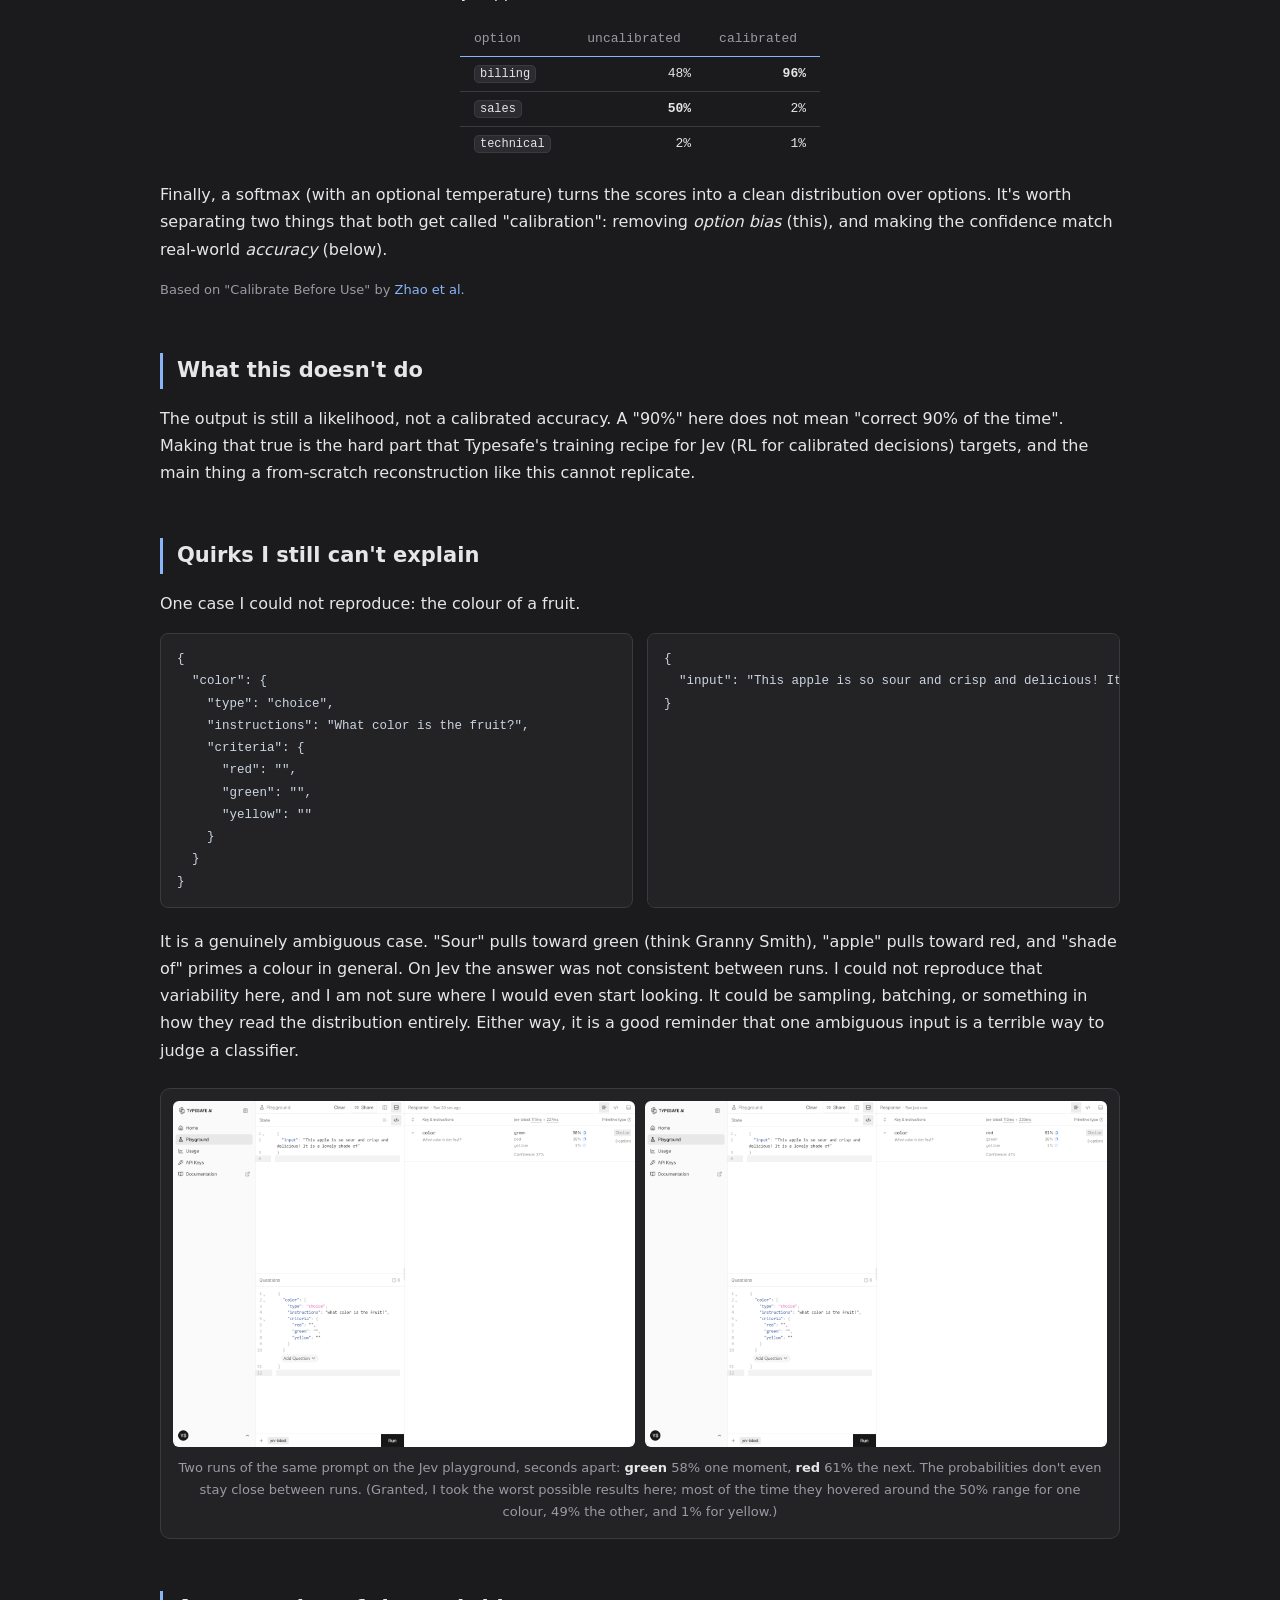
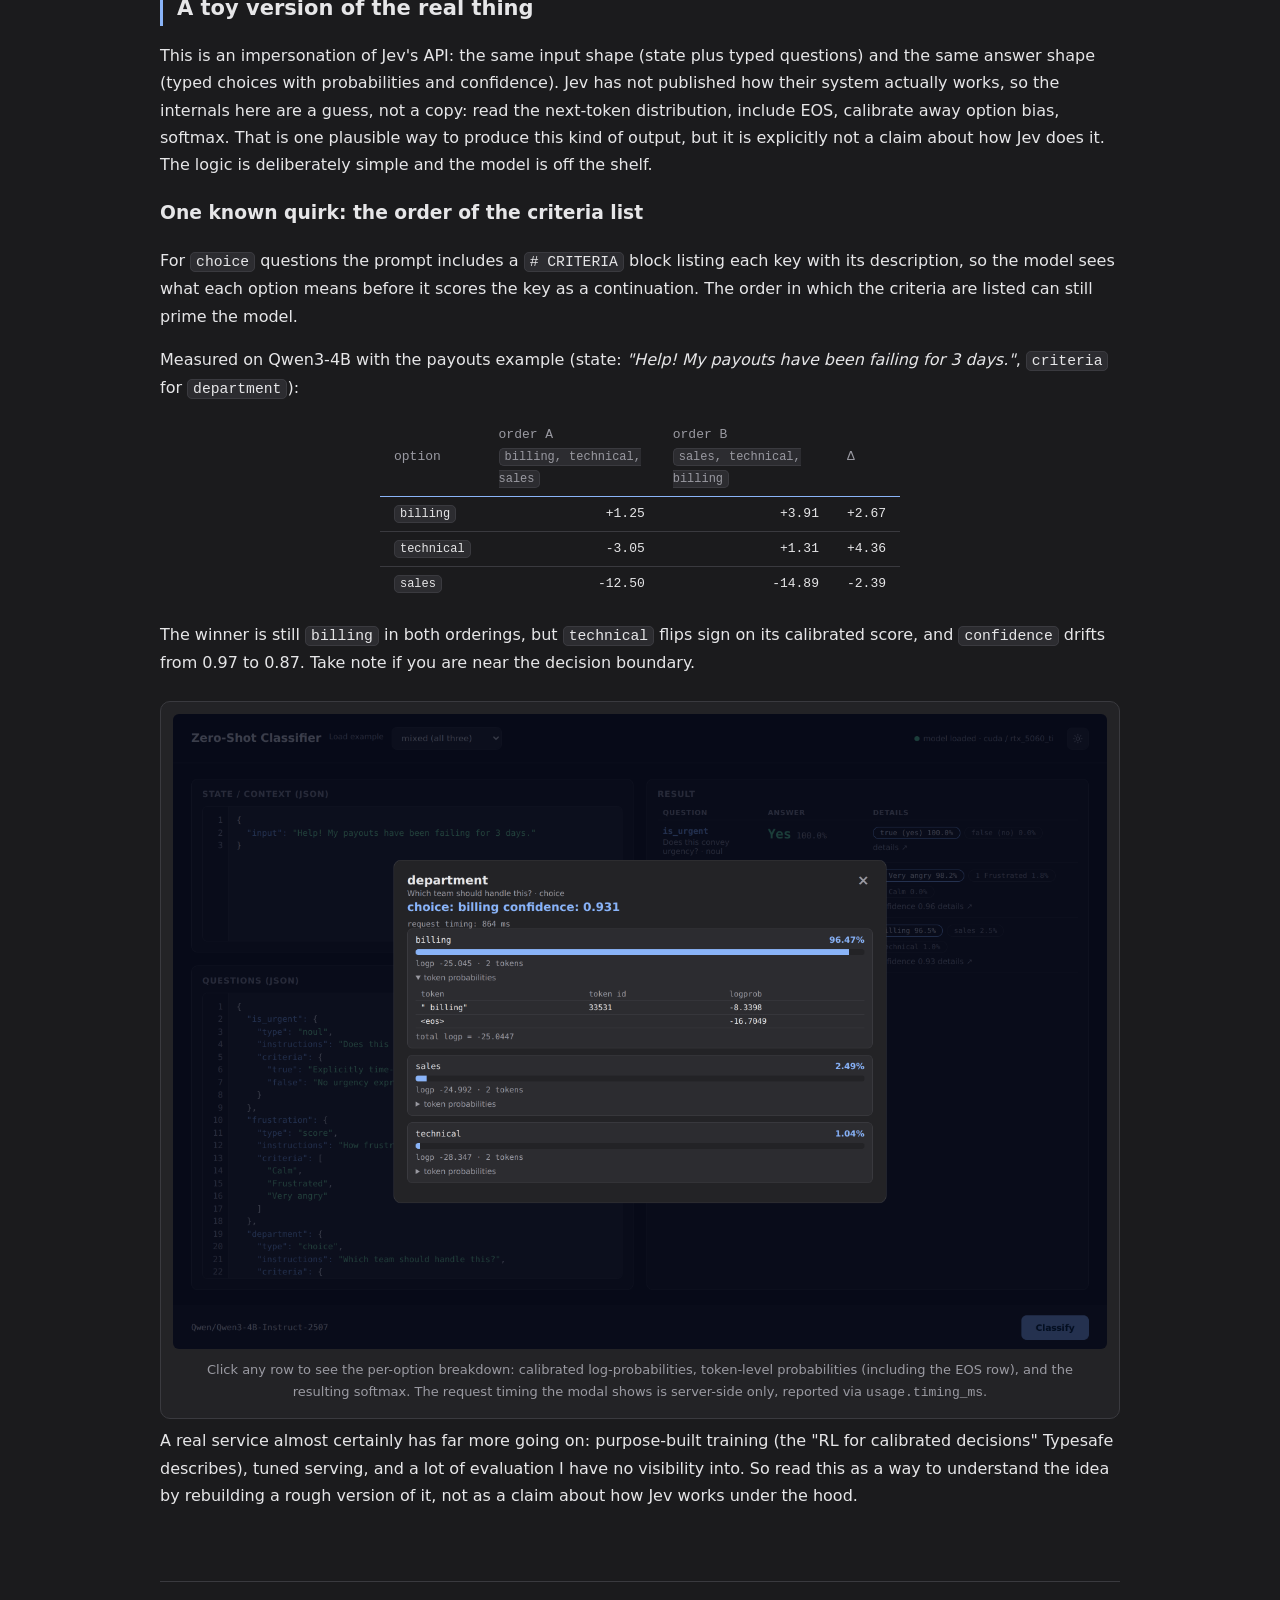
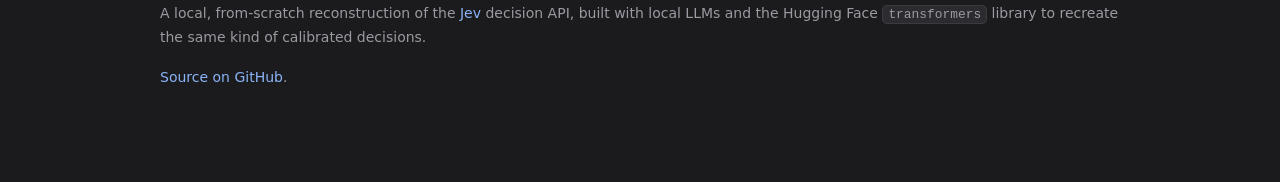
==== commit 90a77162: "update docs" ====
--- a/docs/index.html
+++ b/docs/index.html
@@ -346,9 +346,13 @@
 
   <footer>
     <p>
-      A local, from-scratch copy of <a href="https://typesafe.ai/">Jev</a>, built
+      A local, from-scratch reconstruction of the <a href="https://typesafe.ai/">Jev</a>
+      decision API, built
       with local LLMs and the Hugging Face <span class="mono">transformers</span>
       library to recreate the same kind of calibrated decisions.
+    </p>
+    <p>
+      <a href="https://github.com/Yushenggg/zero-shot-classifier">Source on GitHub</a>.
     </p>
   </footer>
 </main>
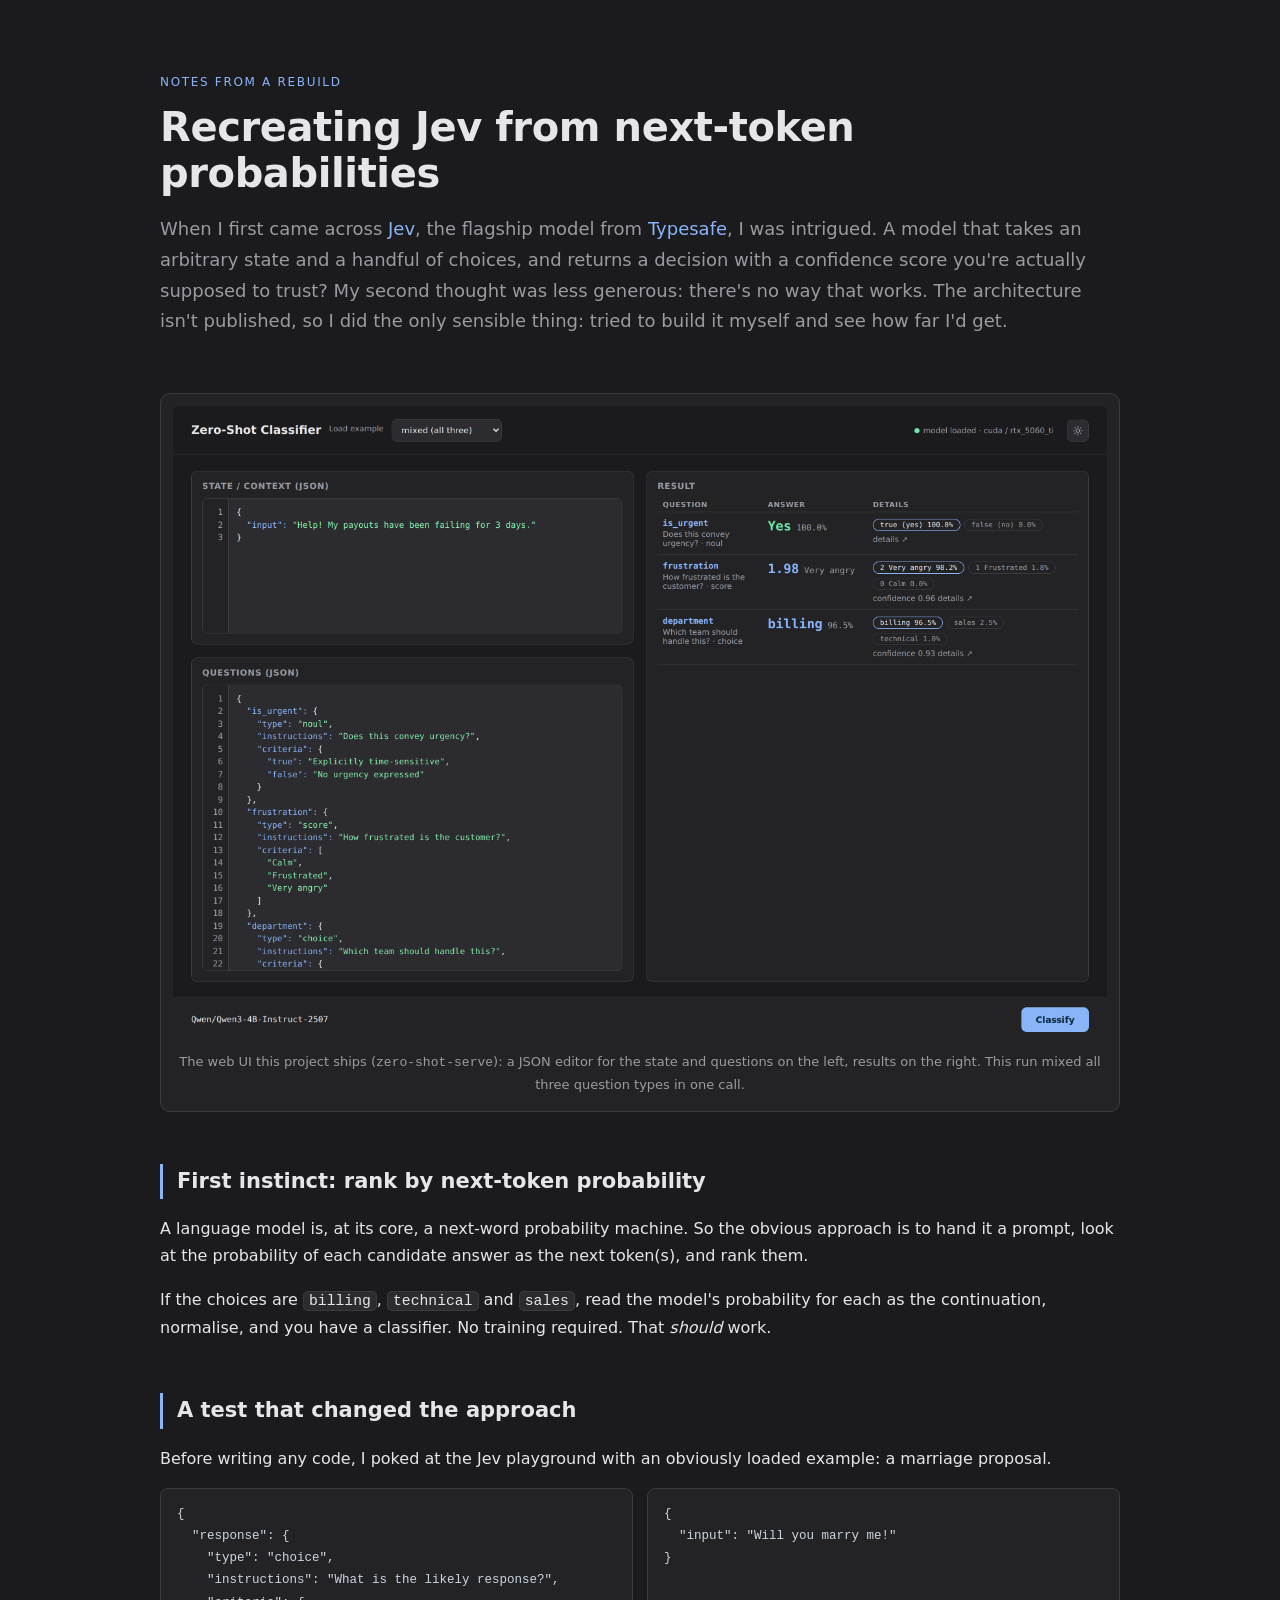
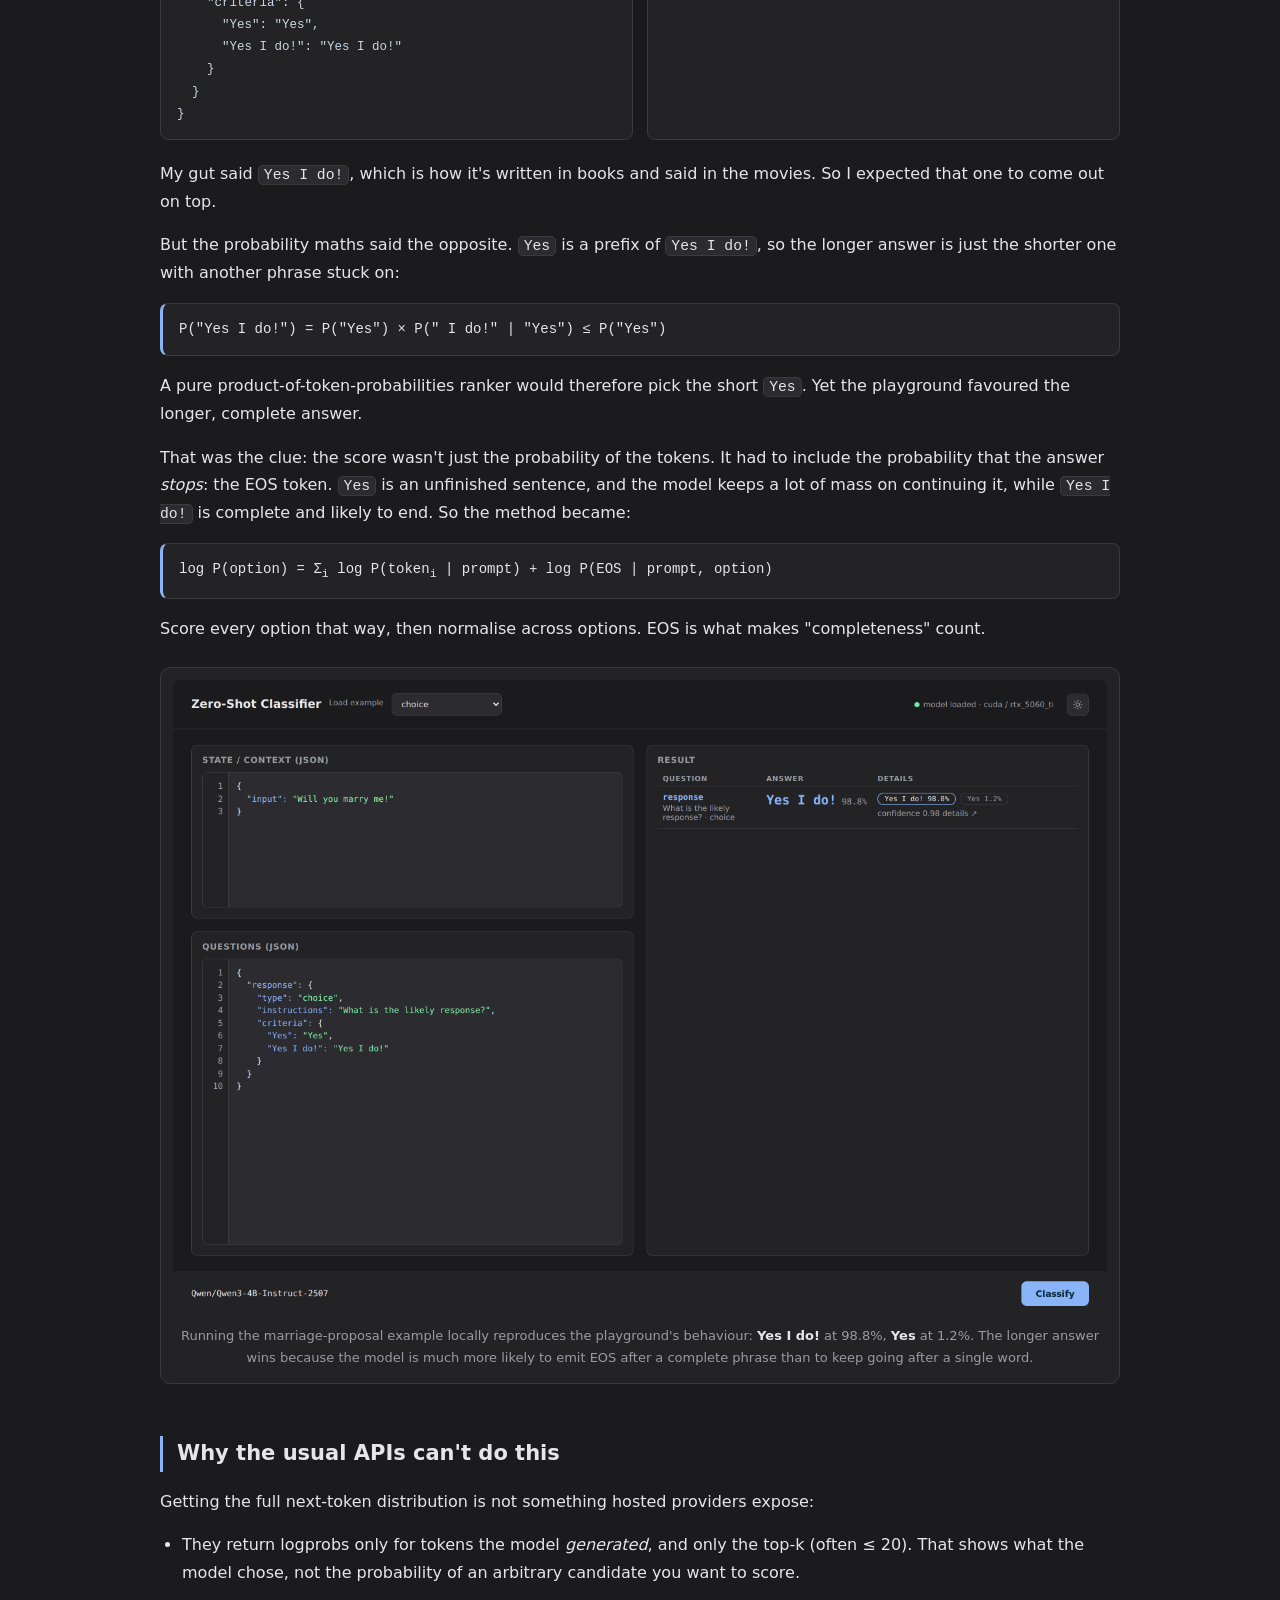
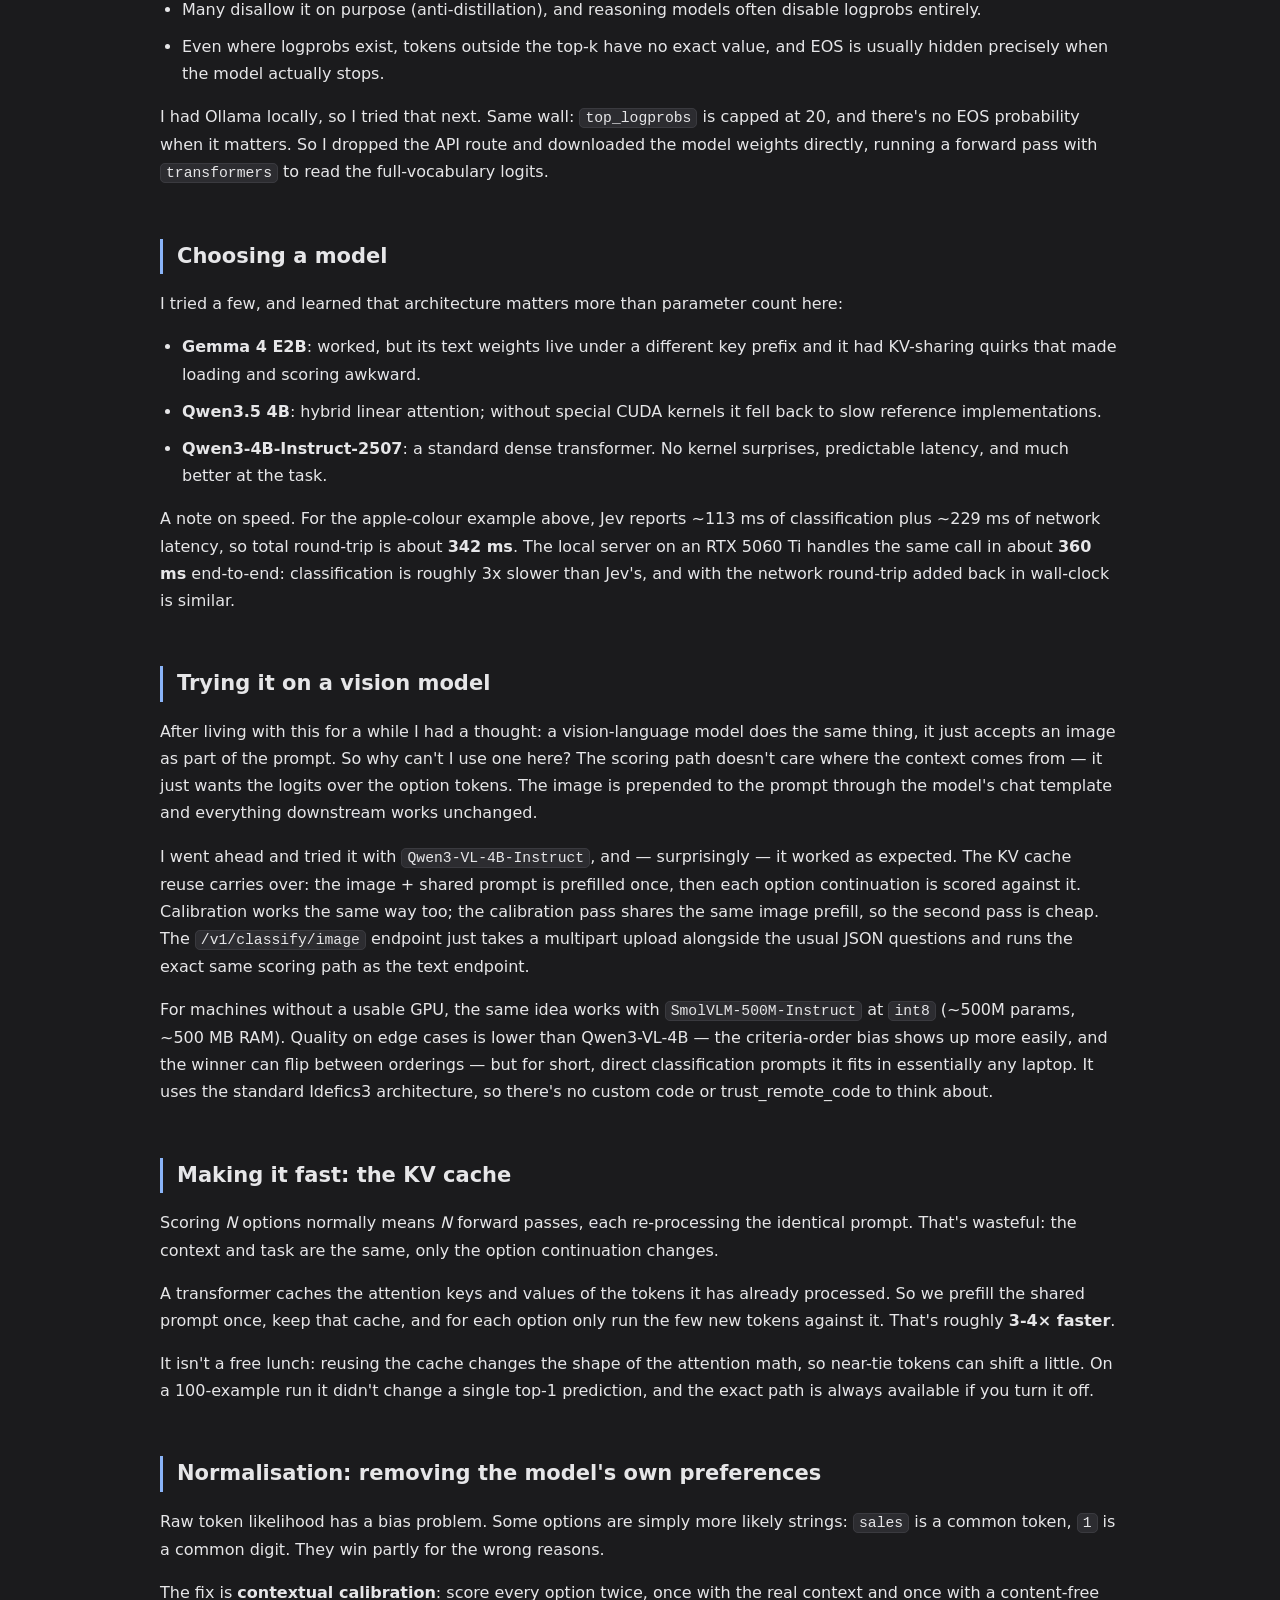
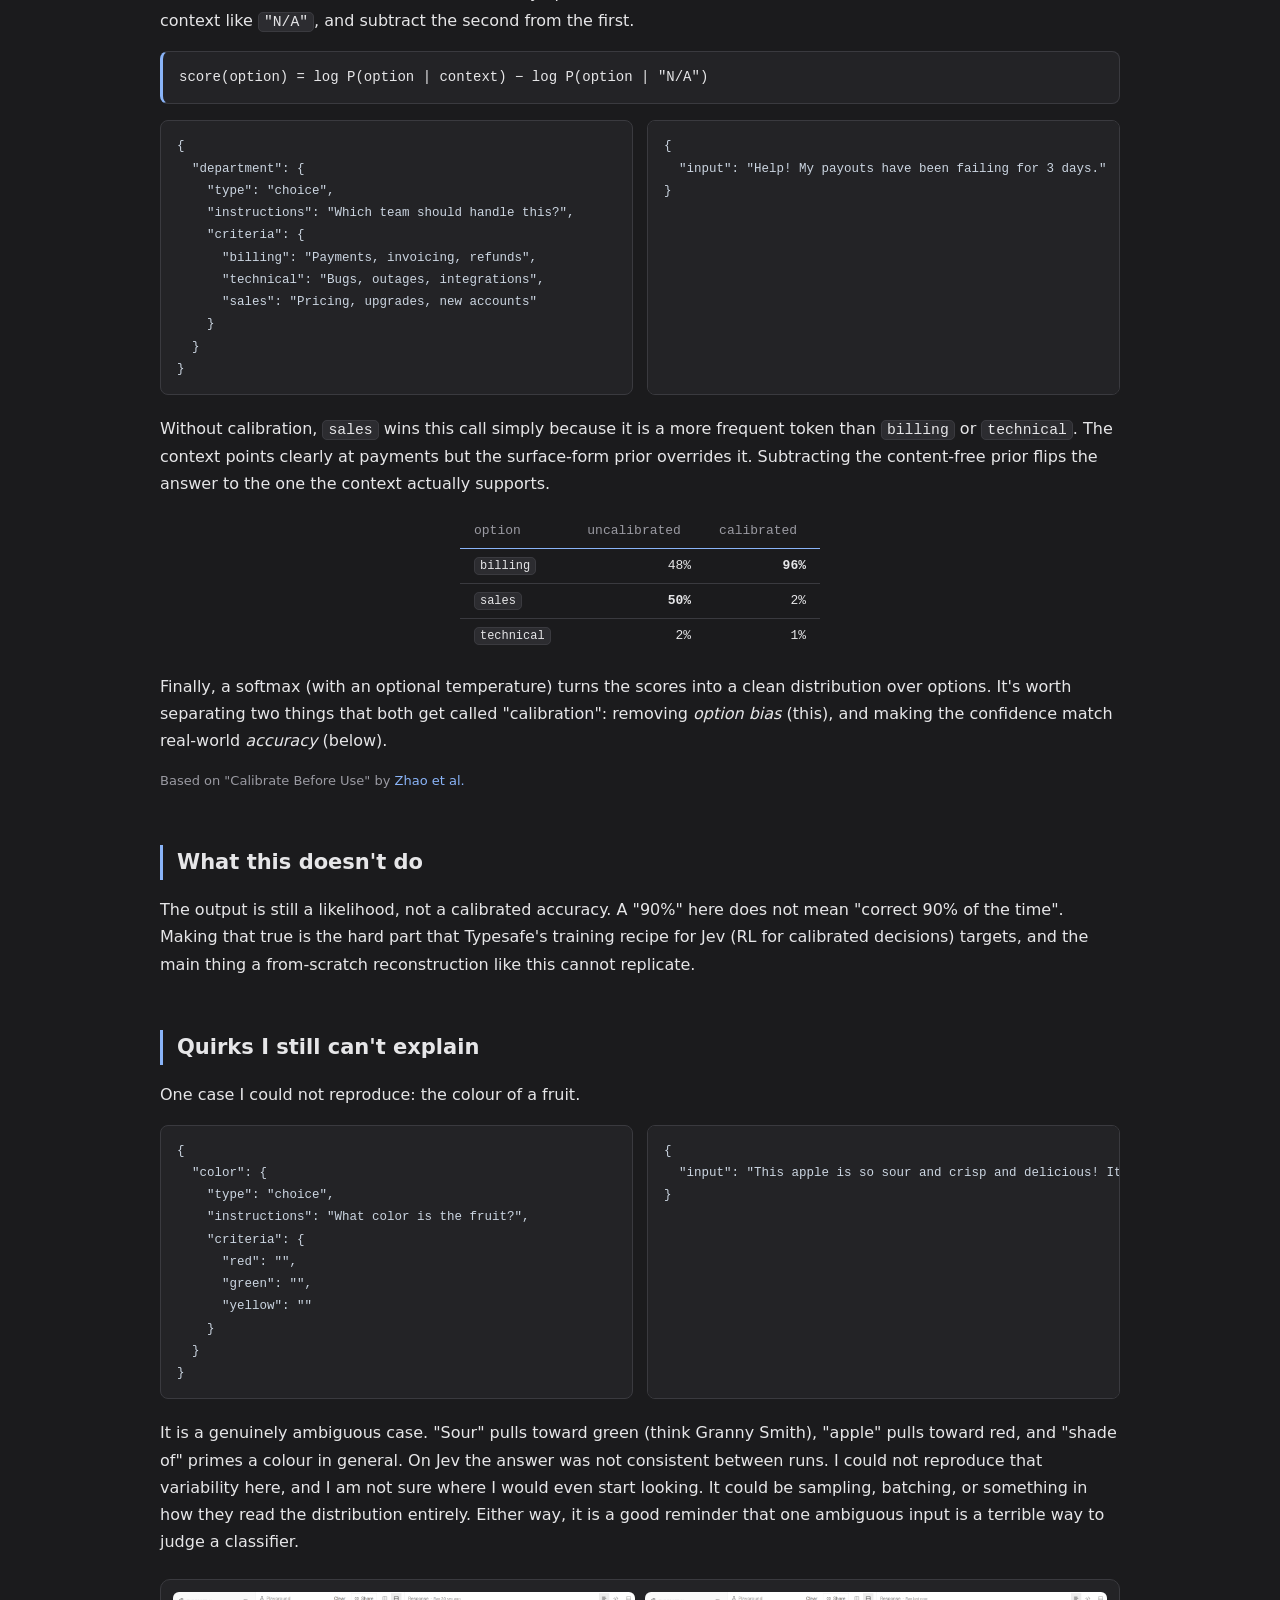
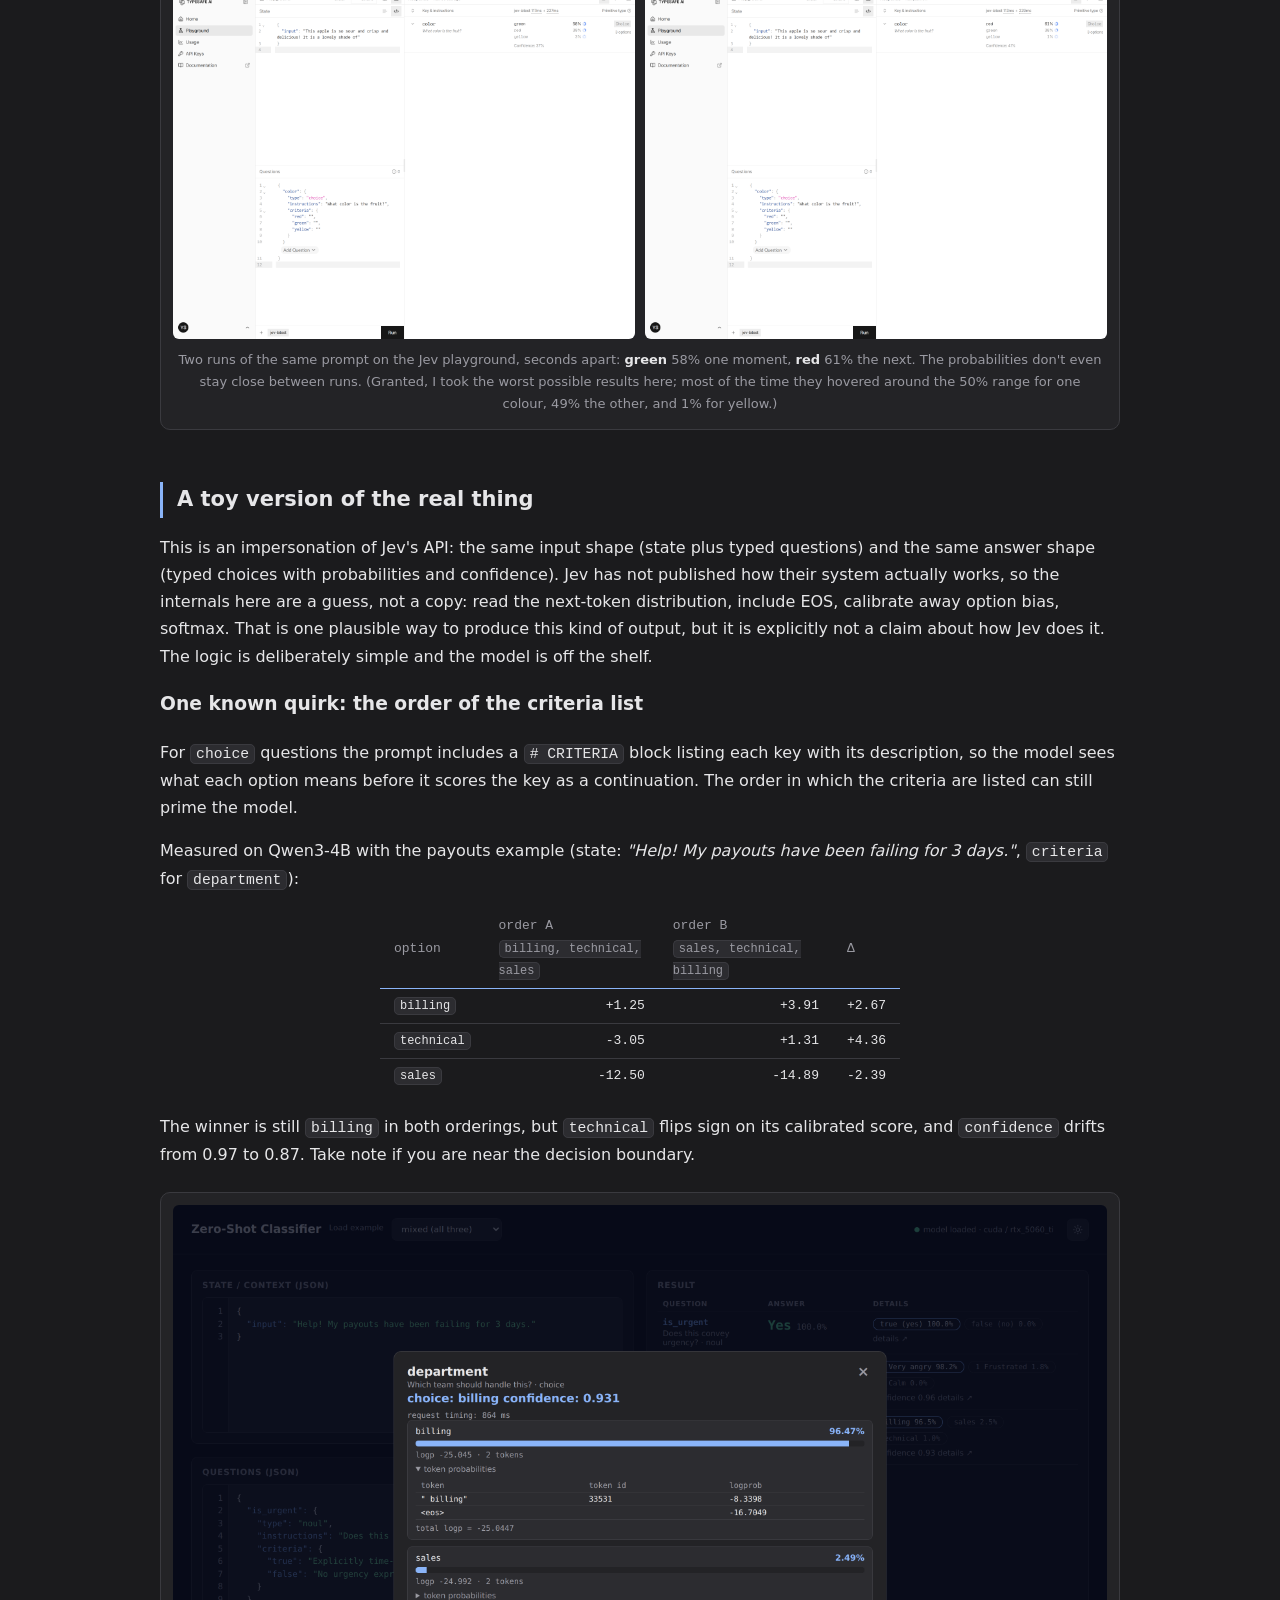
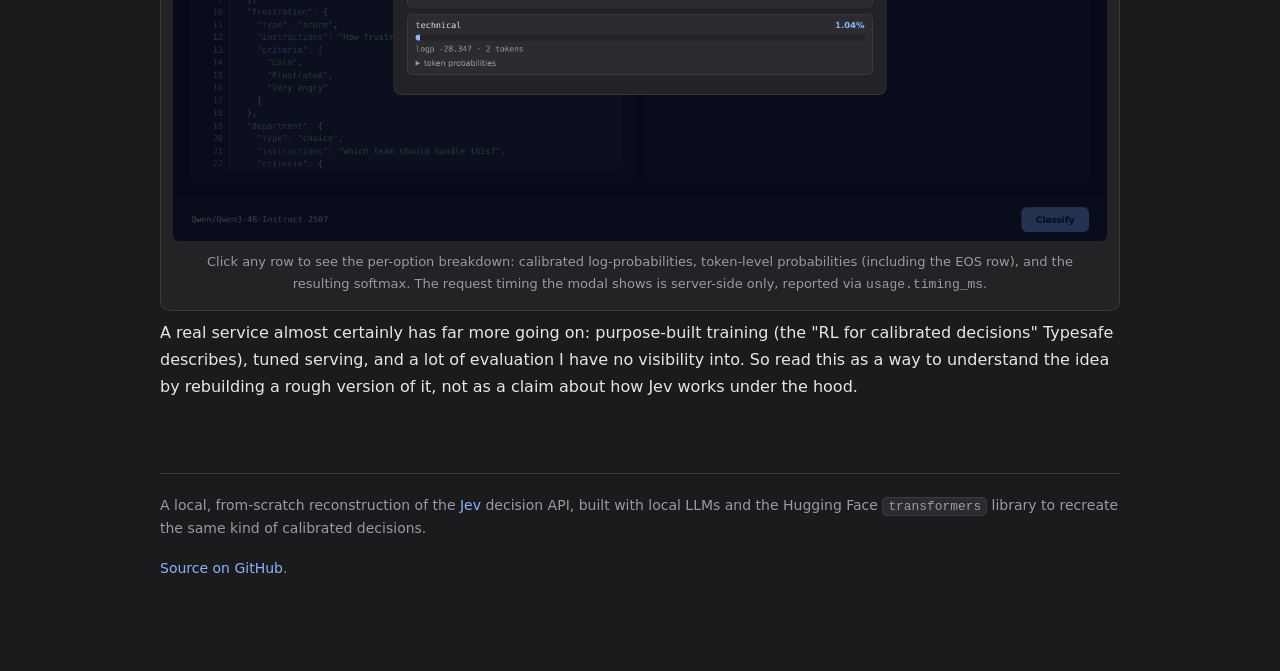
==== commit 7f59444f: "update models Update cpu models to use a VLM Added opencode skill to detect system settings and choo" ====
--- a/docs/index.html
+++ b/docs/index.html
@@ -155,6 +155,38 @@
   </section>
 
   <section>
+    <h2>Trying it on a vision model</h2>
+    <p>
+      After living with this for a while I had a thought: a vision-language model
+      does the same thing, it just accepts an image as part of the prompt. So why
+      can't I use one here? The scoring path doesn't care where the context comes
+      from &mdash; it just wants the logits over the option tokens. The image is
+      prepended to the prompt through the model's chat template and everything
+      downstream works unchanged.
+    </p>
+    <p>
+      I went ahead and tried it with <span class="mono">Qwen3-VL-4B-Instruct</span>,
+      and &mdash; surprisingly &mdash; it worked as expected. The KV cache reuse
+      carries over: the image + shared prompt is prefilled once, then each option
+      continuation is scored against it. Calibration works the same way too; the
+      calibration pass shares the same image prefill, so the second pass is cheap.
+      The <span class="mono">/v1/classify/image</span> endpoint just takes a
+      multipart upload alongside the usual JSON questions and runs the exact same
+      scoring path as the text endpoint.
+    </p>
+    <p>
+      For machines without a usable GPU, the same idea works with
+      <span class="mono">SmolVLM-500M-Instruct</span> at
+      <span class="mono">int8</span> (~500M params, ~500&nbsp;MB RAM). Quality on
+      edge cases is lower than Qwen3-VL-4B &mdash; the criteria-order bias
+      shows up more easily, and the winner can flip between orderings &mdash;
+      but for short, direct classification prompts it fits in essentially any
+      laptop. It uses the standard Idefics3 architecture, so there's no custom
+      code or trust_remote_code to think about.
+    </p>
+  </section>
+
+  <section>
     <h2>Making it fast: the KV cache</h2>
     <p>
       Scoring <em>N</em> options normally means <em>N</em> forward passes, each
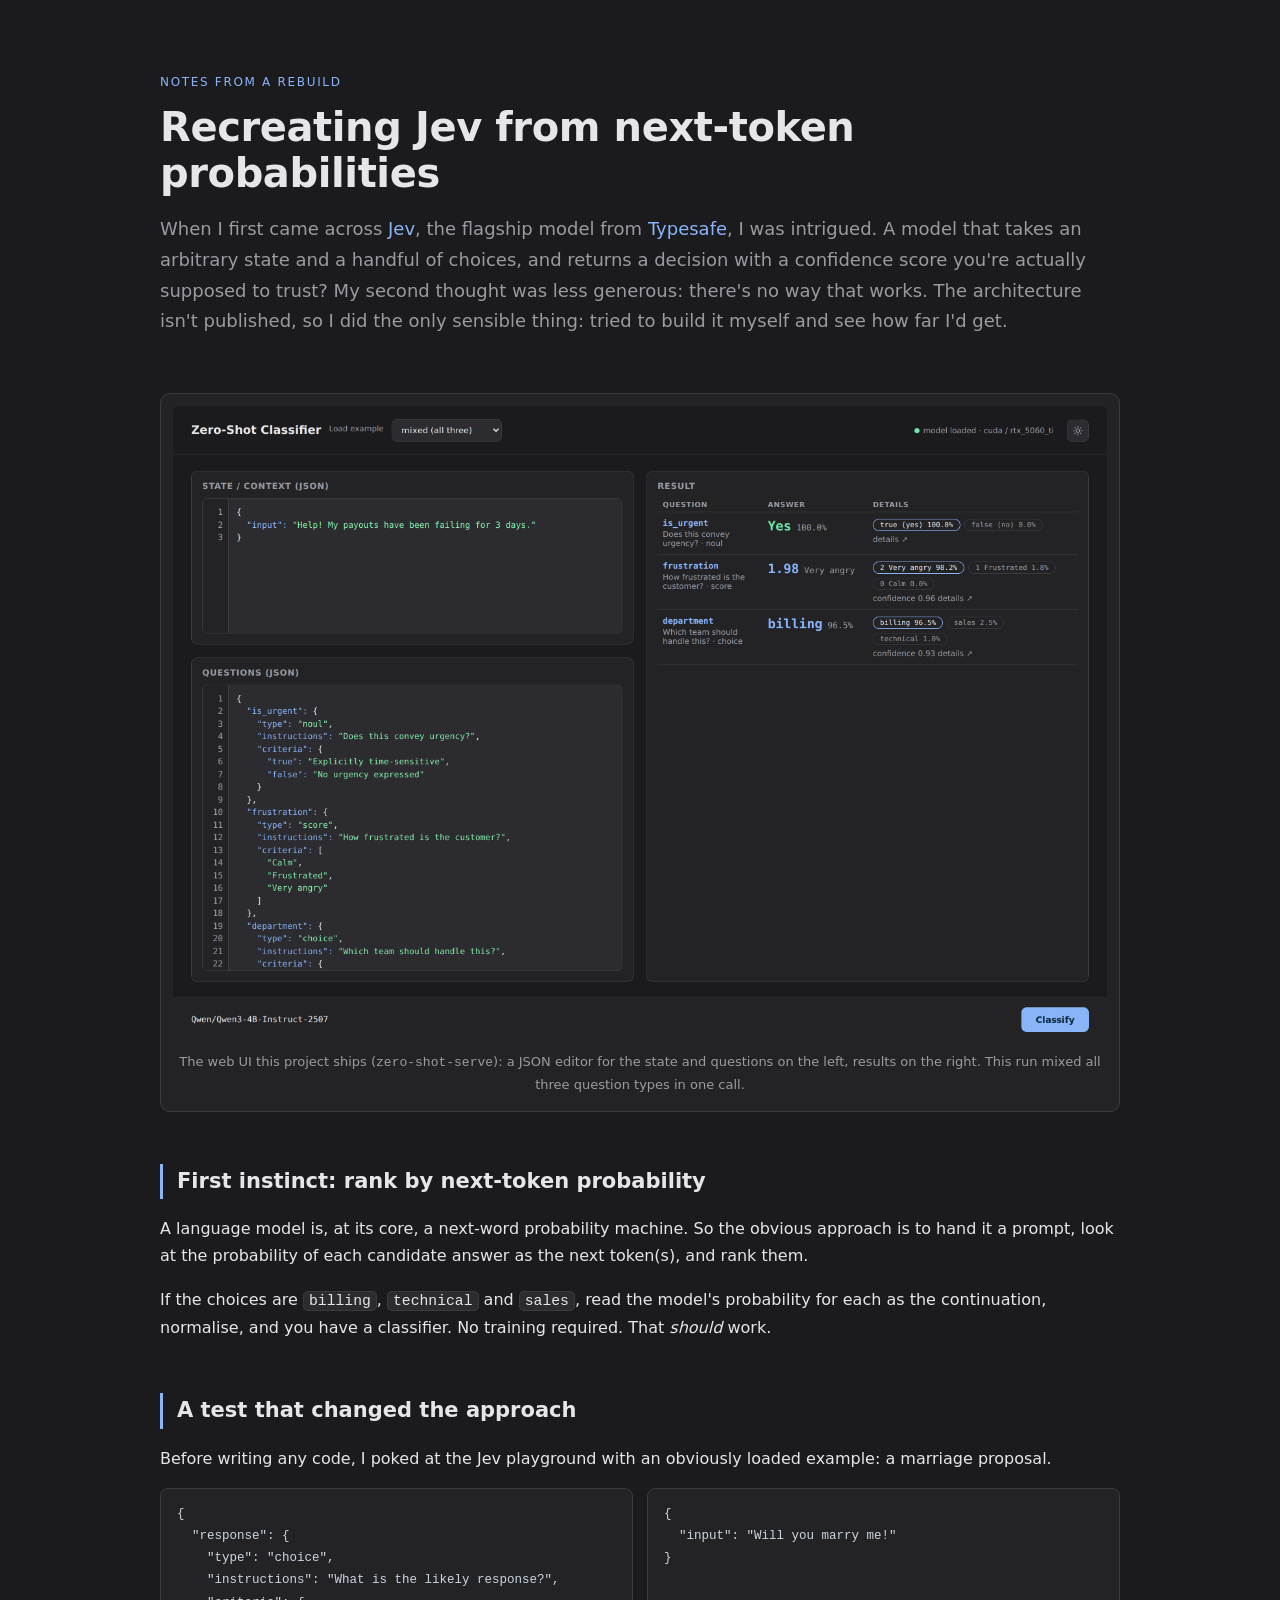
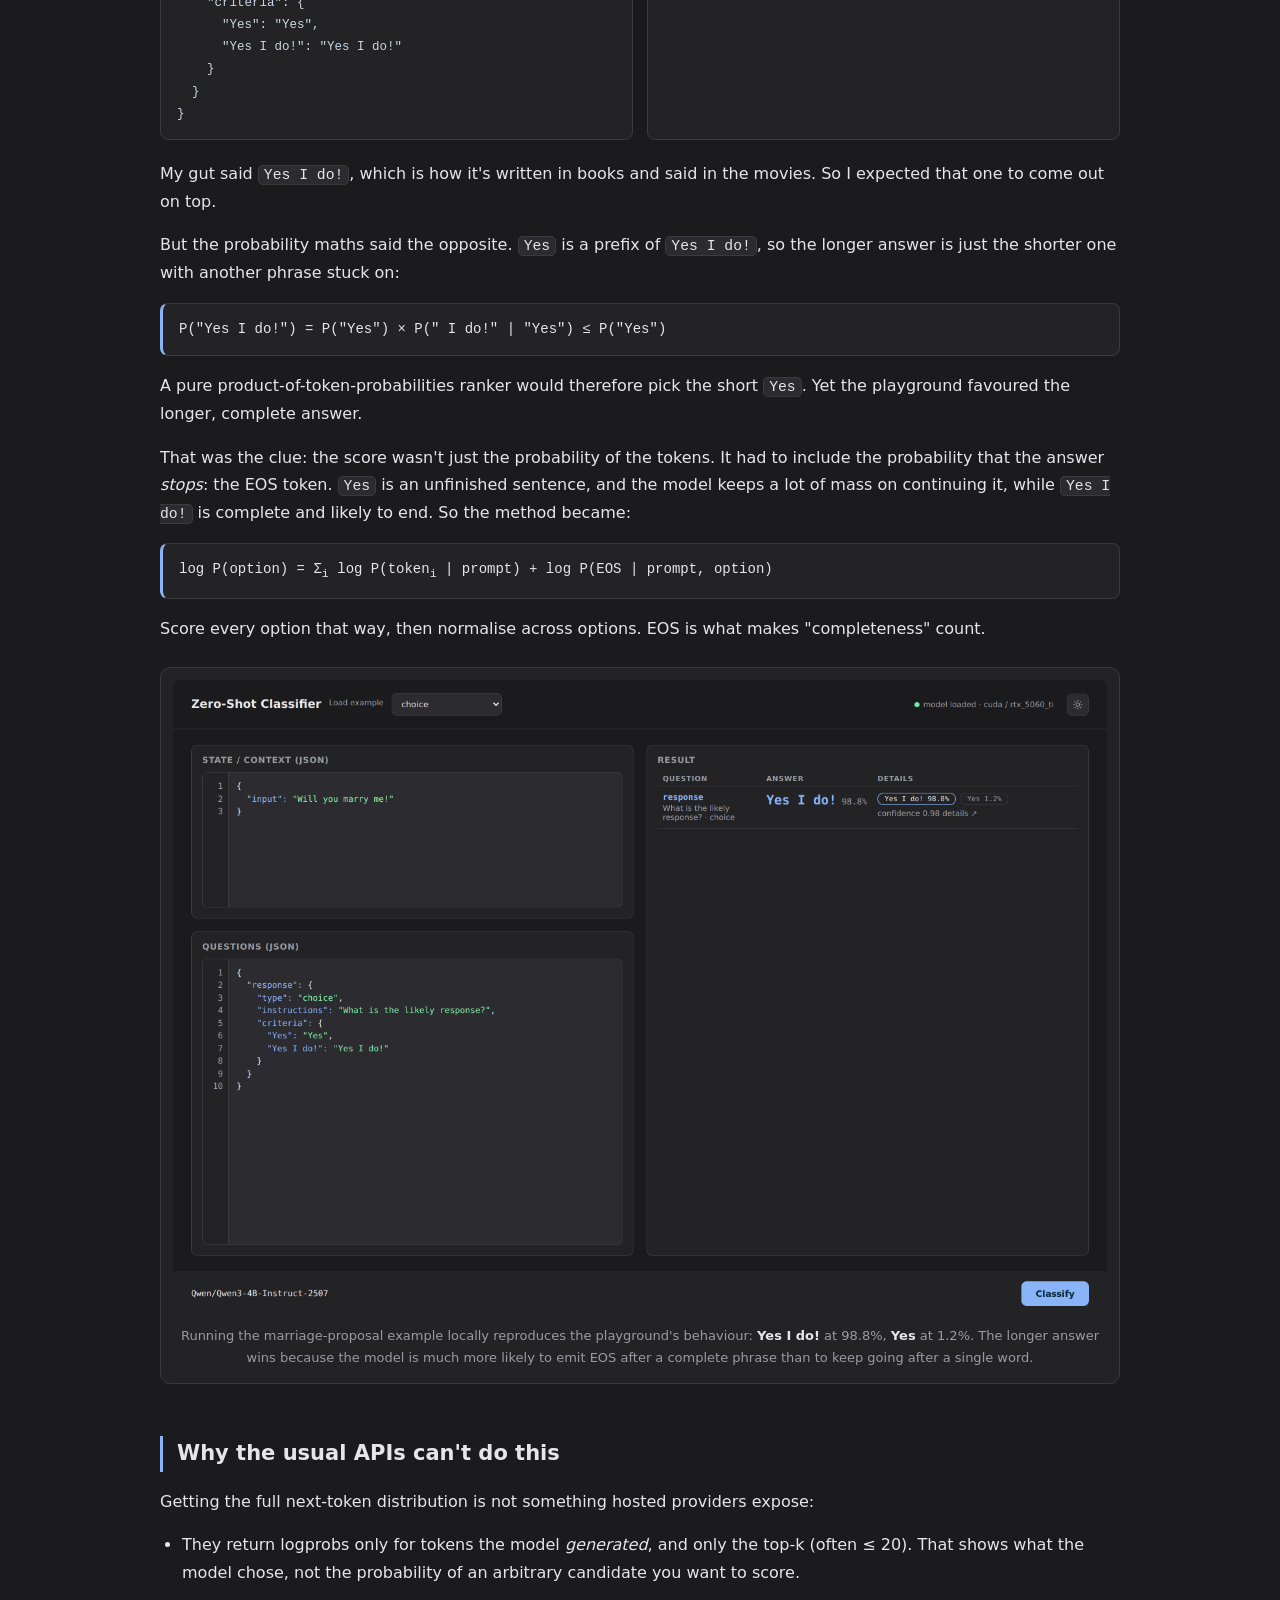
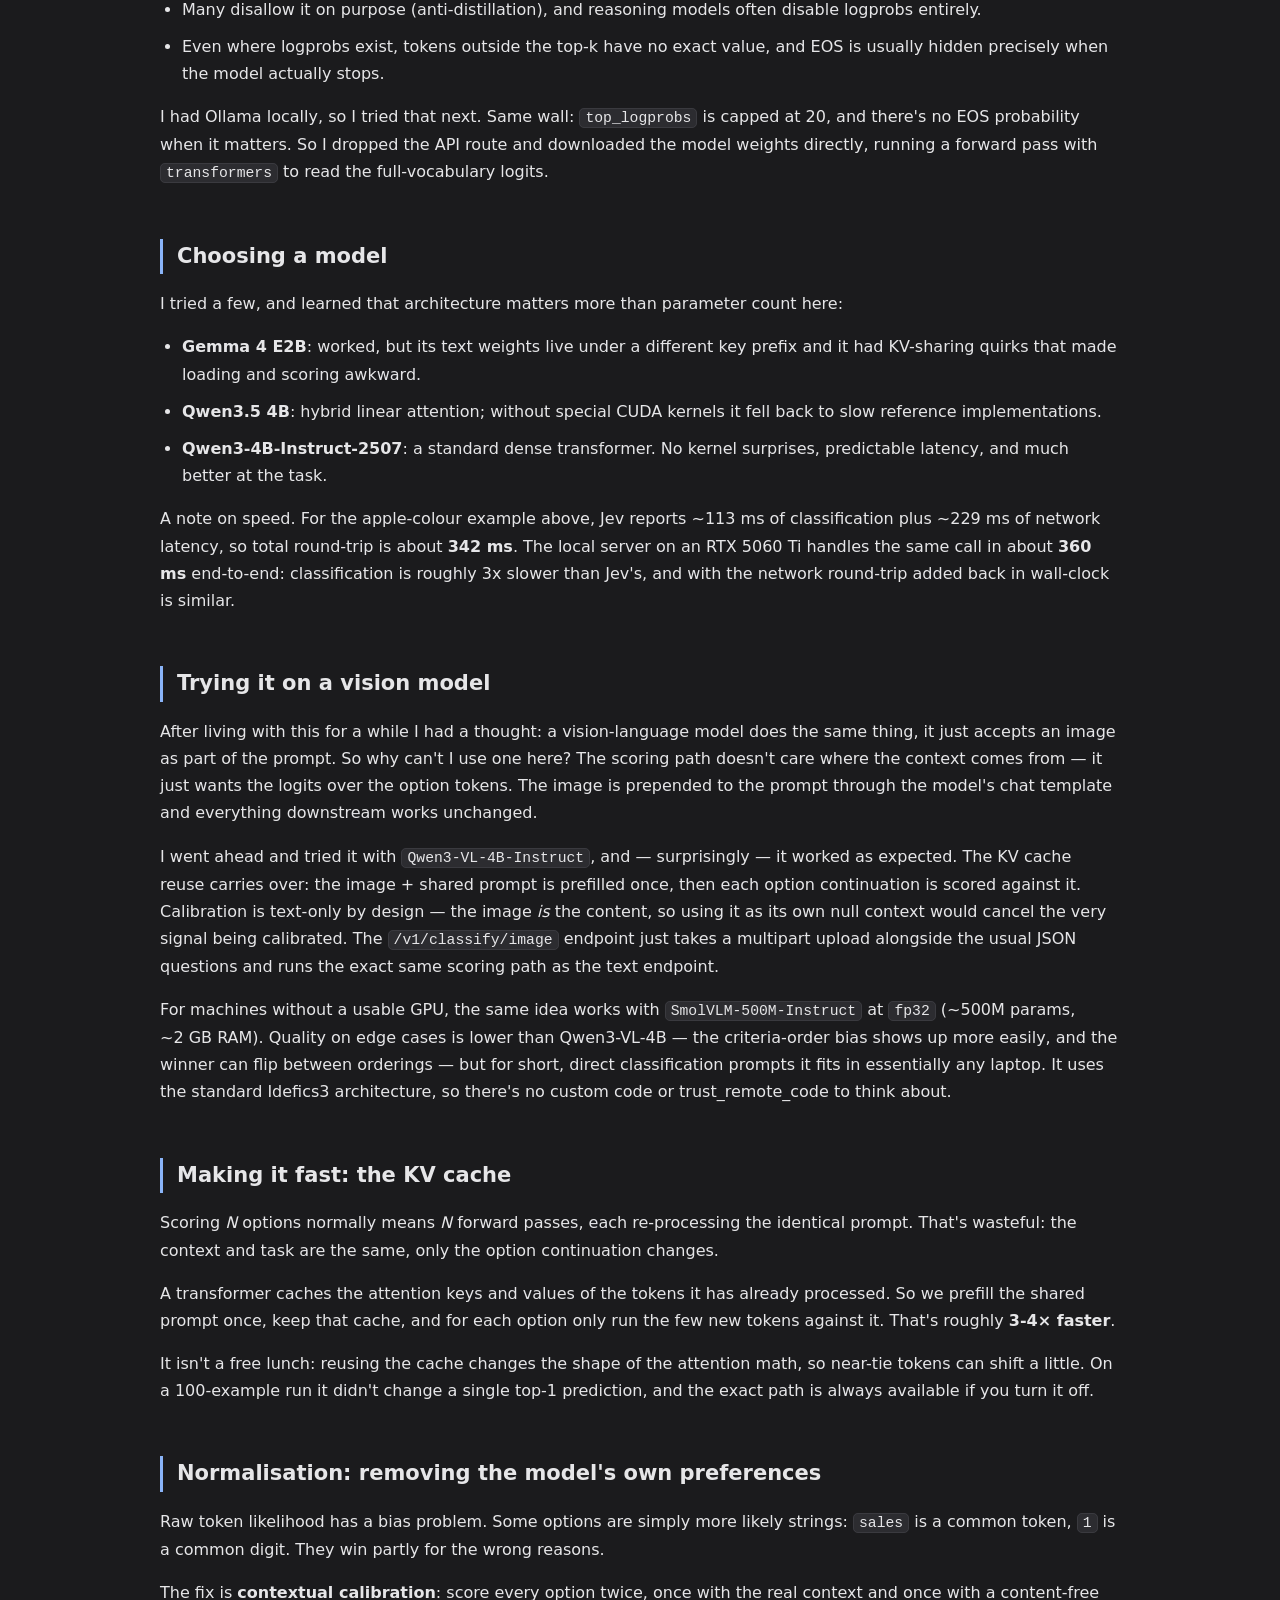
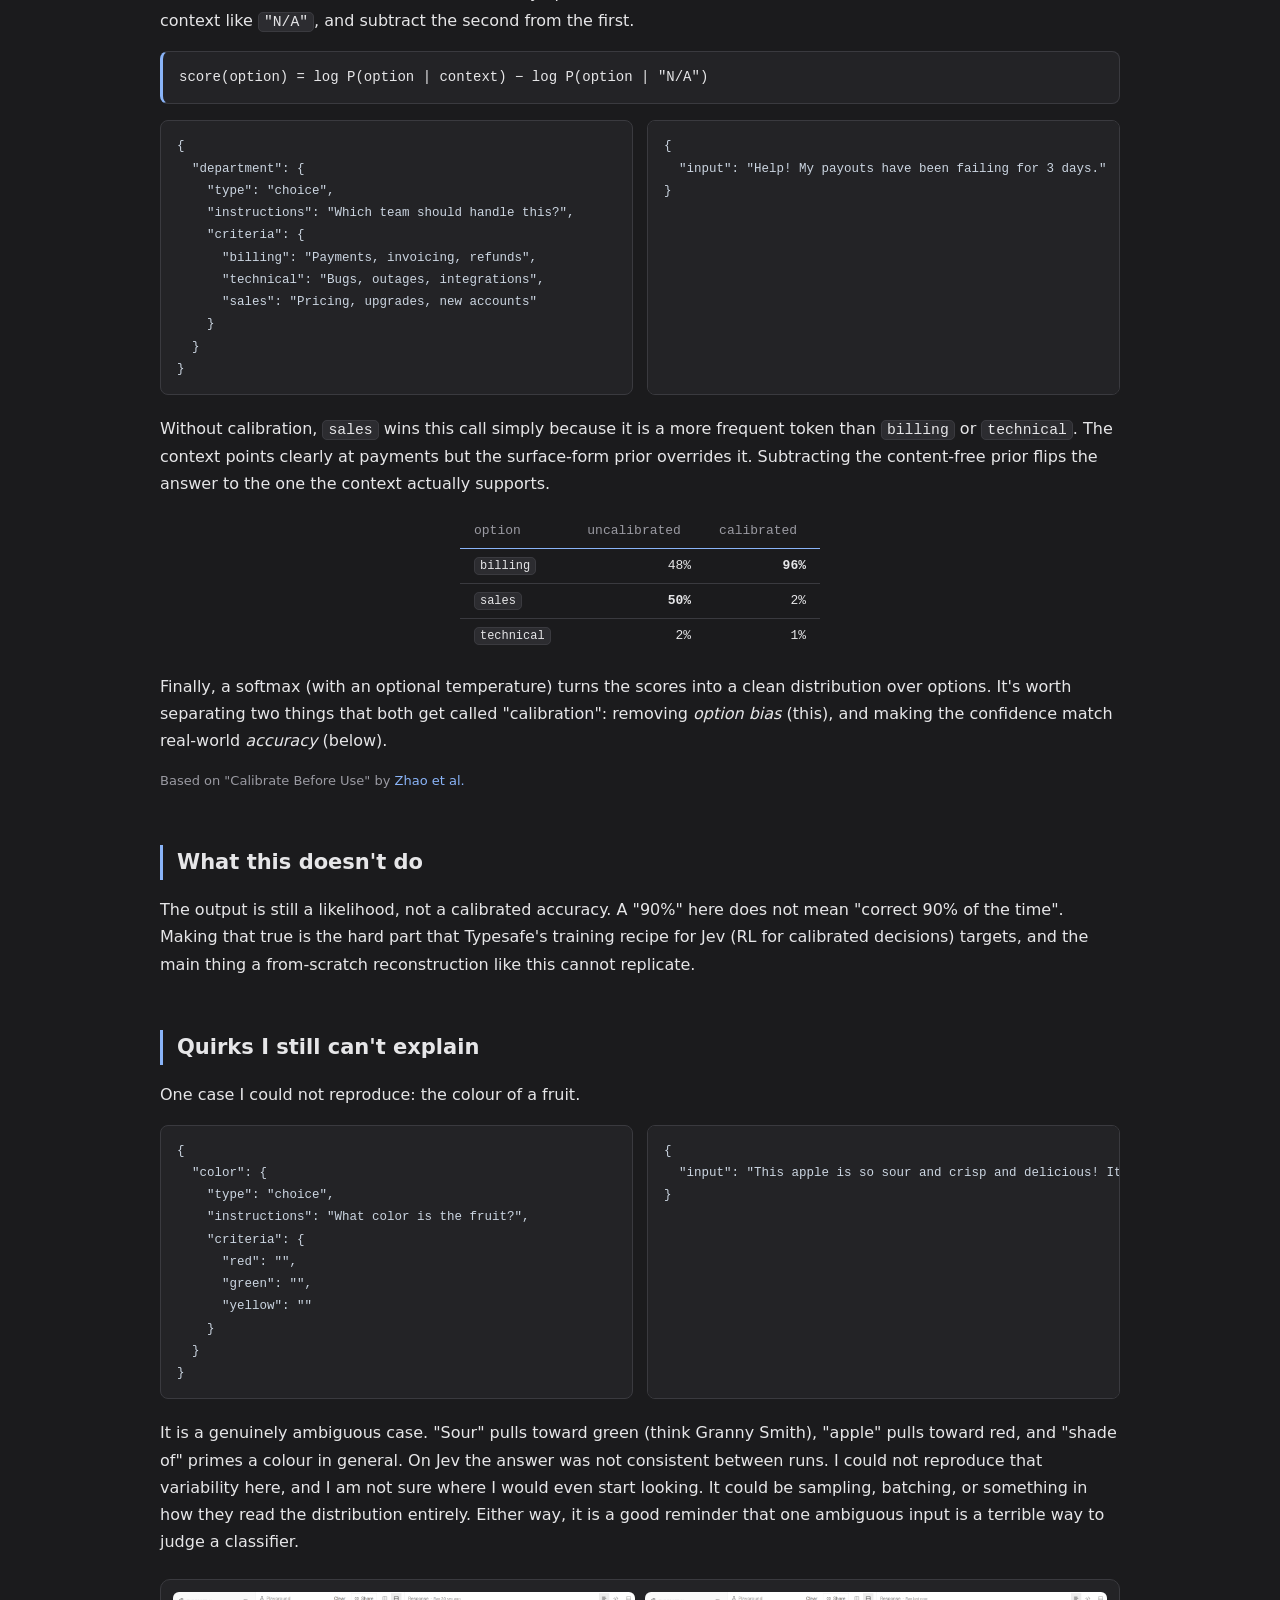
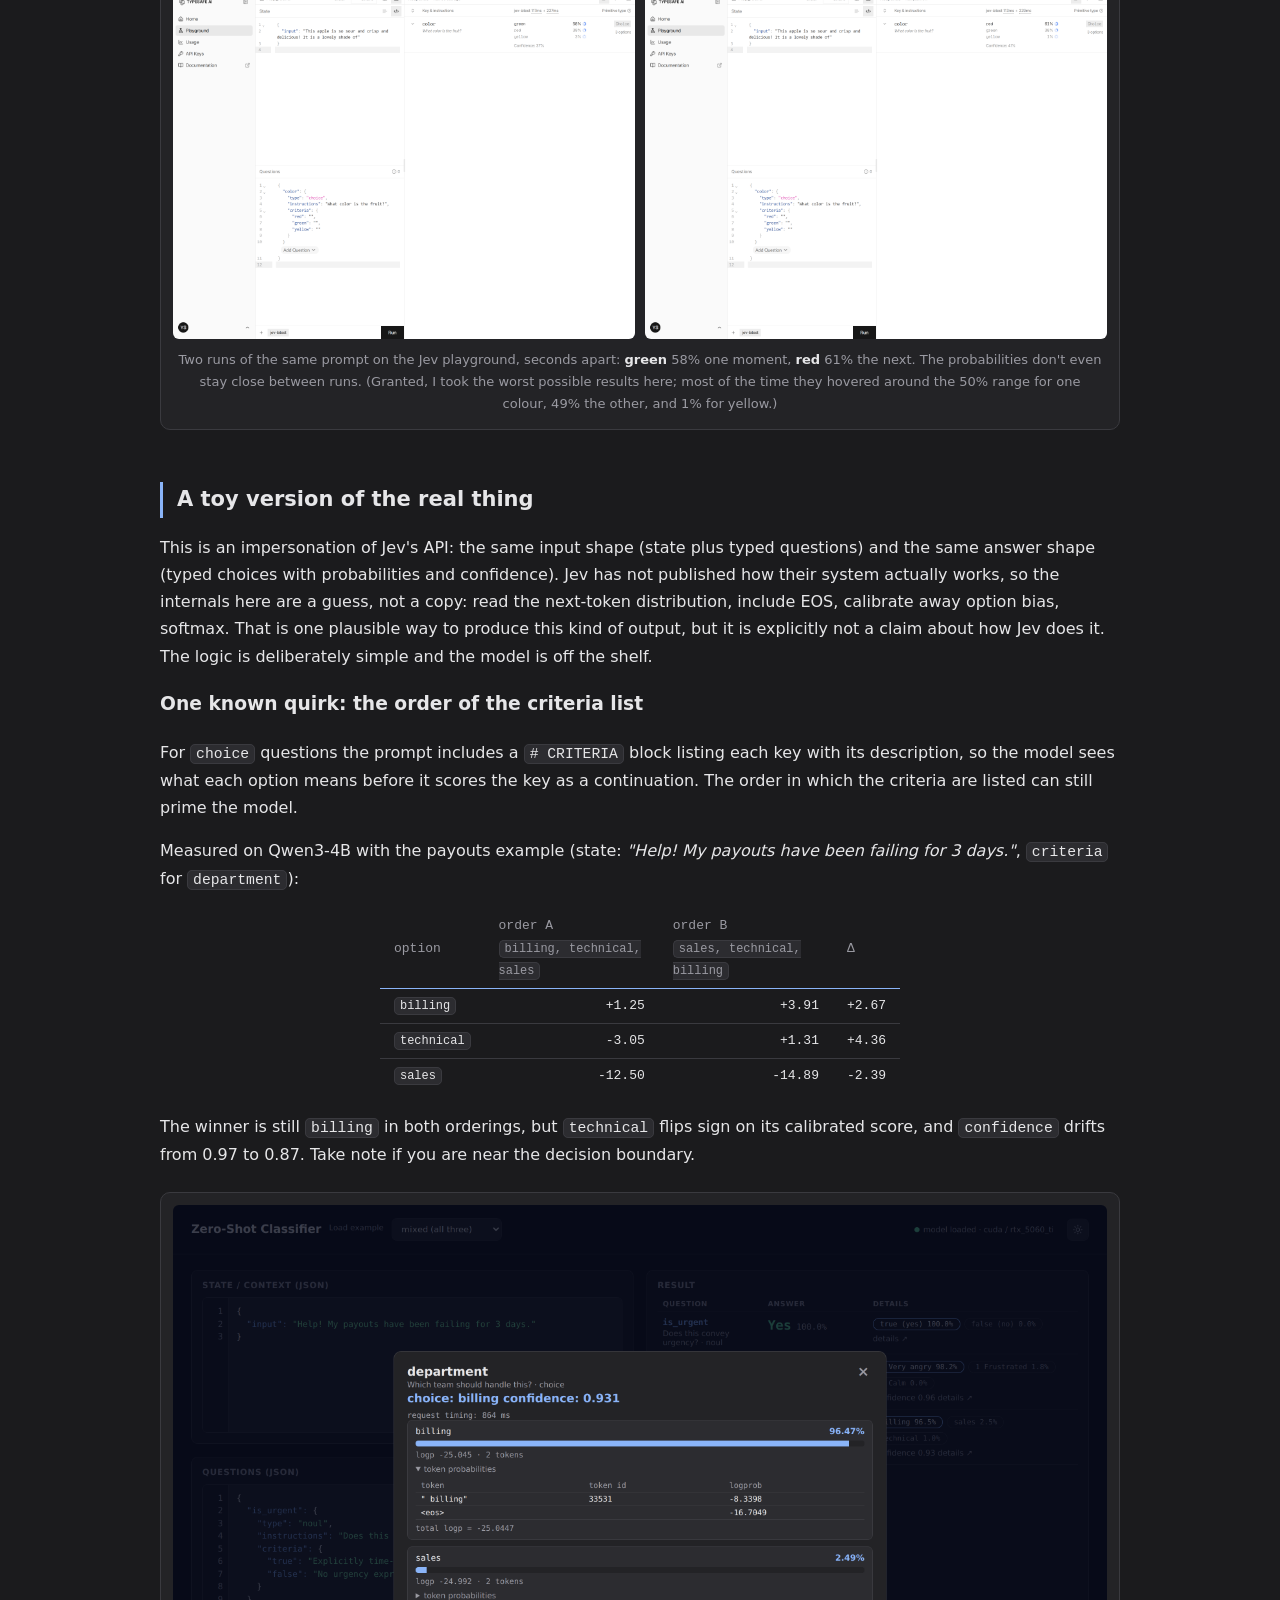
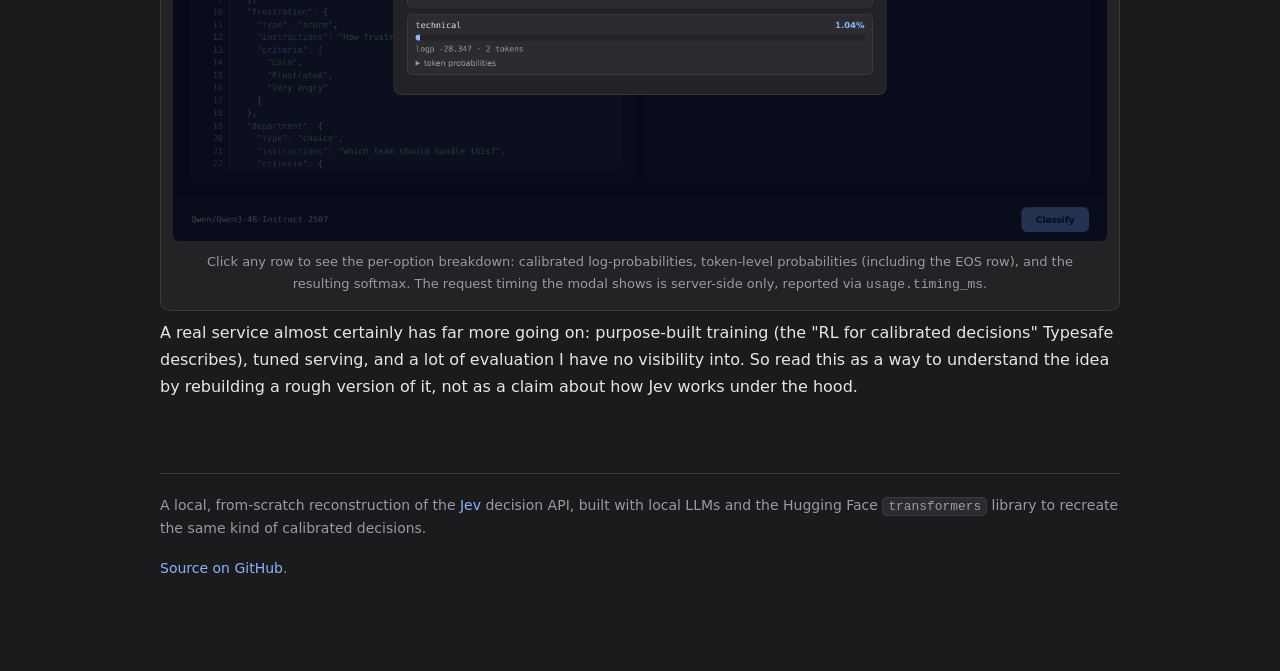
==== commit 983c015c: "image compress and bugs Implemented Auto image compress If more than 64MB, error, if not will downsc" ====
--- a/docs/index.html
+++ b/docs/index.html
@@ -168,8 +168,9 @@
       I went ahead and tried it with <span class="mono">Qwen3-VL-4B-Instruct</span>,
       and &mdash; surprisingly &mdash; it worked as expected. The KV cache reuse
       carries over: the image + shared prompt is prefilled once, then each option
-      continuation is scored against it. Calibration works the same way too; the
-      calibration pass shares the same image prefill, so the second pass is cheap.
+      continuation is scored against it. Calibration is text-only by design
+      &mdash; the image <em>is</em> the content, so using it as its own null
+      context would cancel the very signal being calibrated.
       The <span class="mono">/v1/classify/image</span> endpoint just takes a
       multipart upload alongside the usual JSON questions and runs the exact same
       scoring path as the text endpoint.
@@ -177,7 +178,7 @@
     <p>
       For machines without a usable GPU, the same idea works with
       <span class="mono">SmolVLM-500M-Instruct</span> at
-      <span class="mono">int8</span> (~500M params, ~500&nbsp;MB RAM). Quality on
+      <span class="mono">fp32</span> (~500M params, ~2&nbsp;GB RAM). Quality on
       edge cases is lower than Qwen3-VL-4B &mdash; the criteria-order bias
       shows up more easily, and the winner can flip between orderings &mdash;
       but for short, direct classification prompts it fits in essentially any
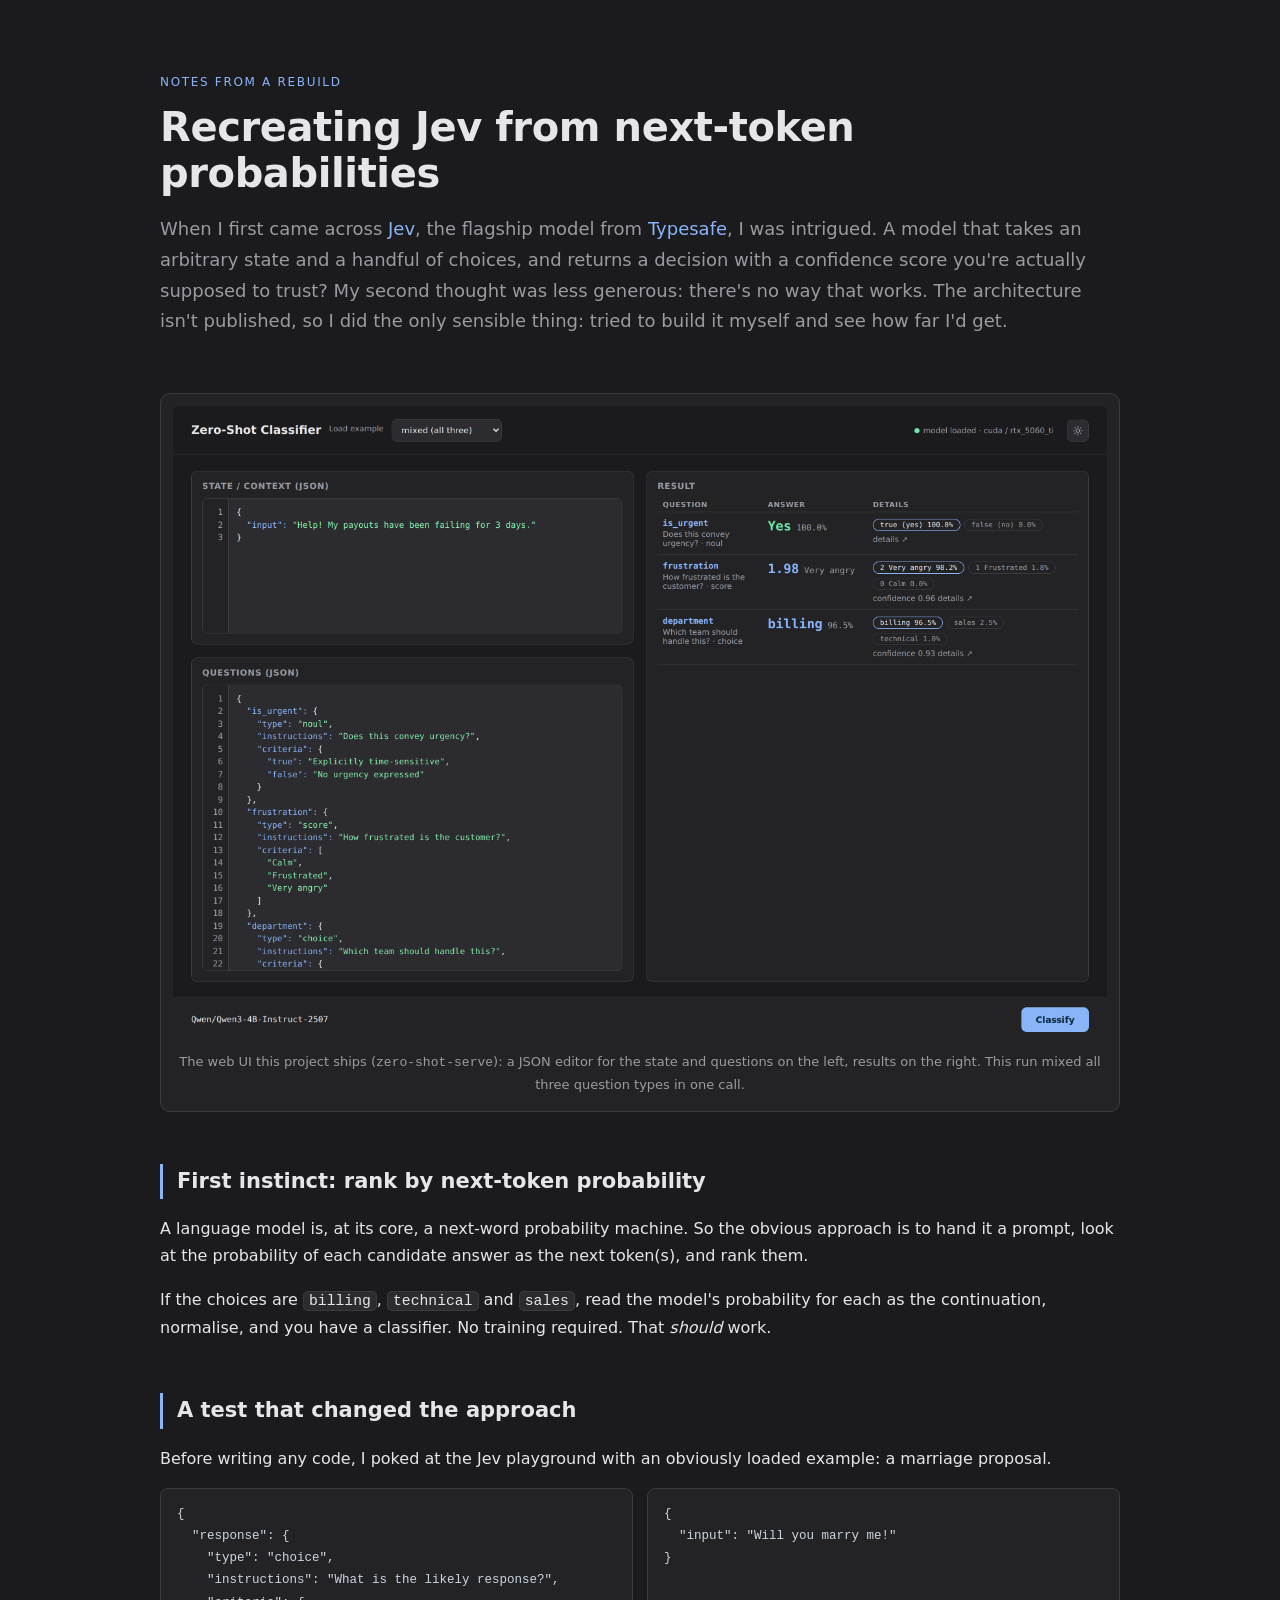
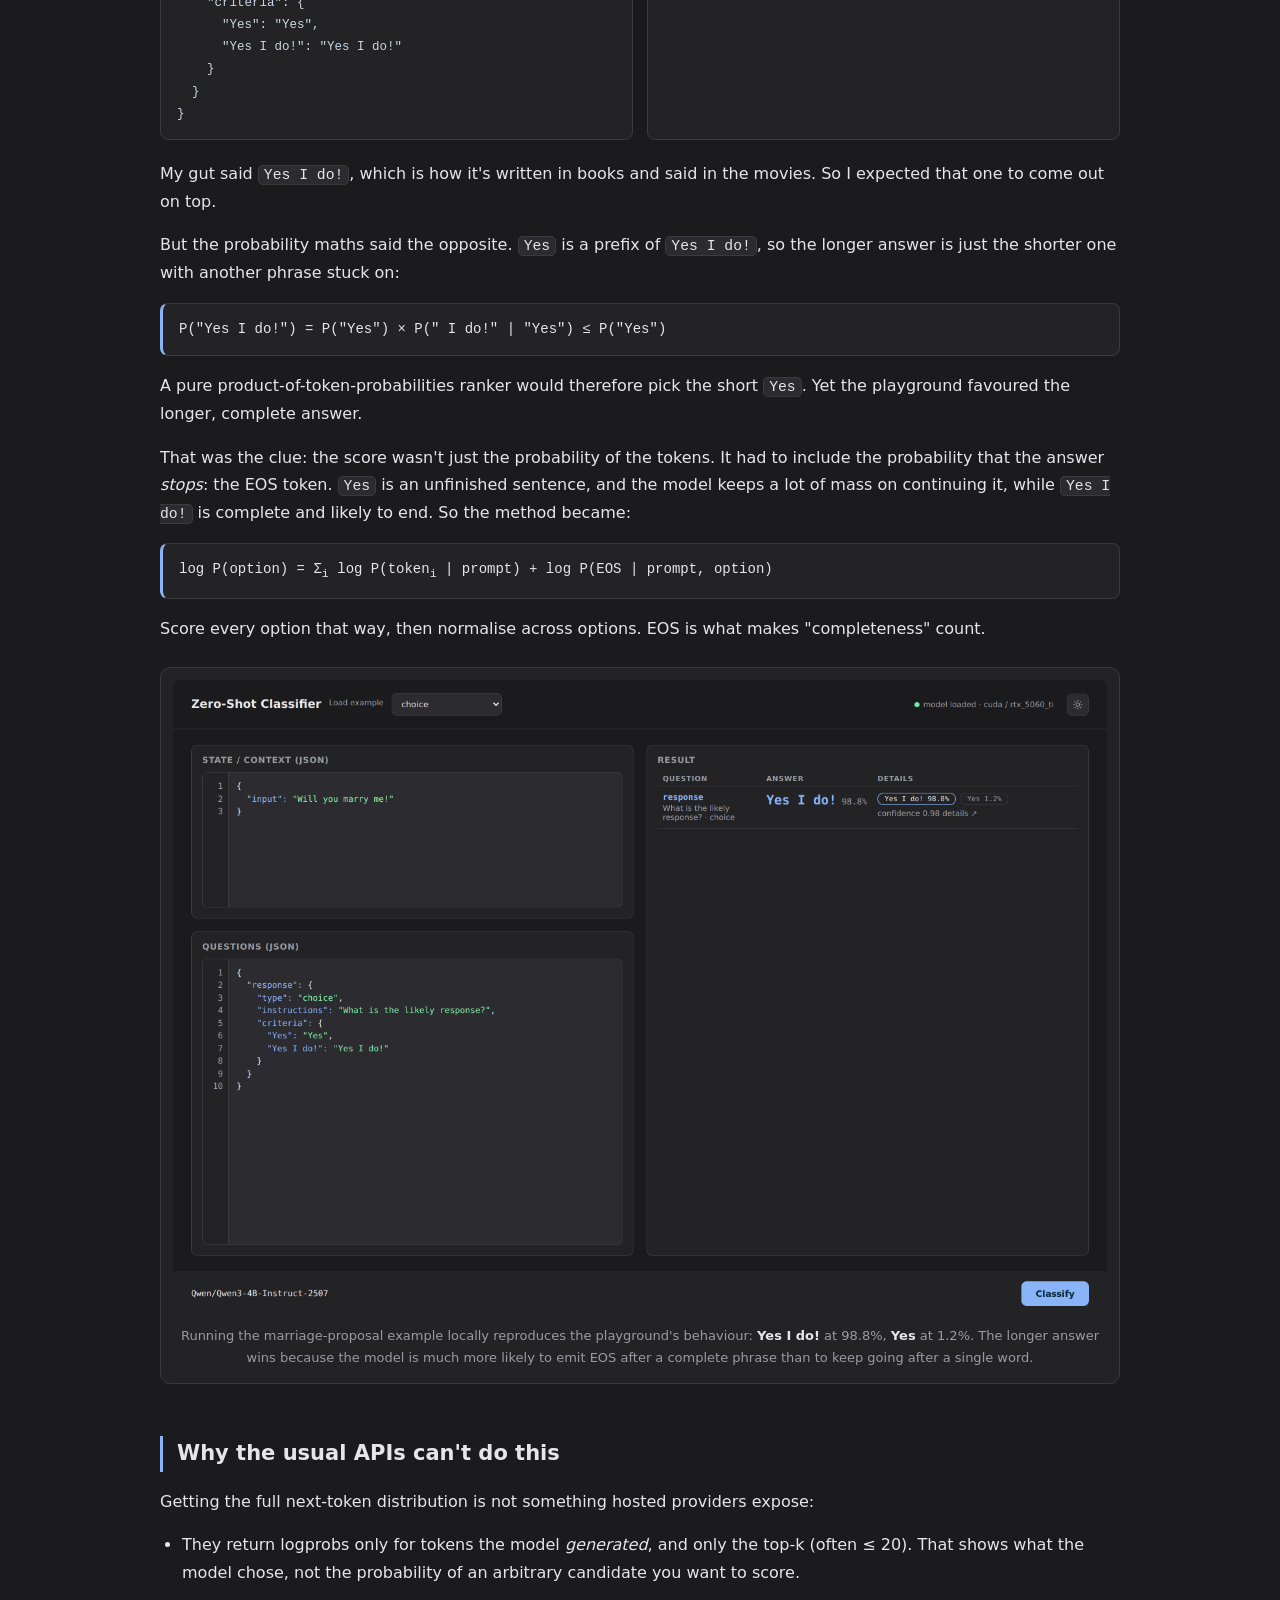
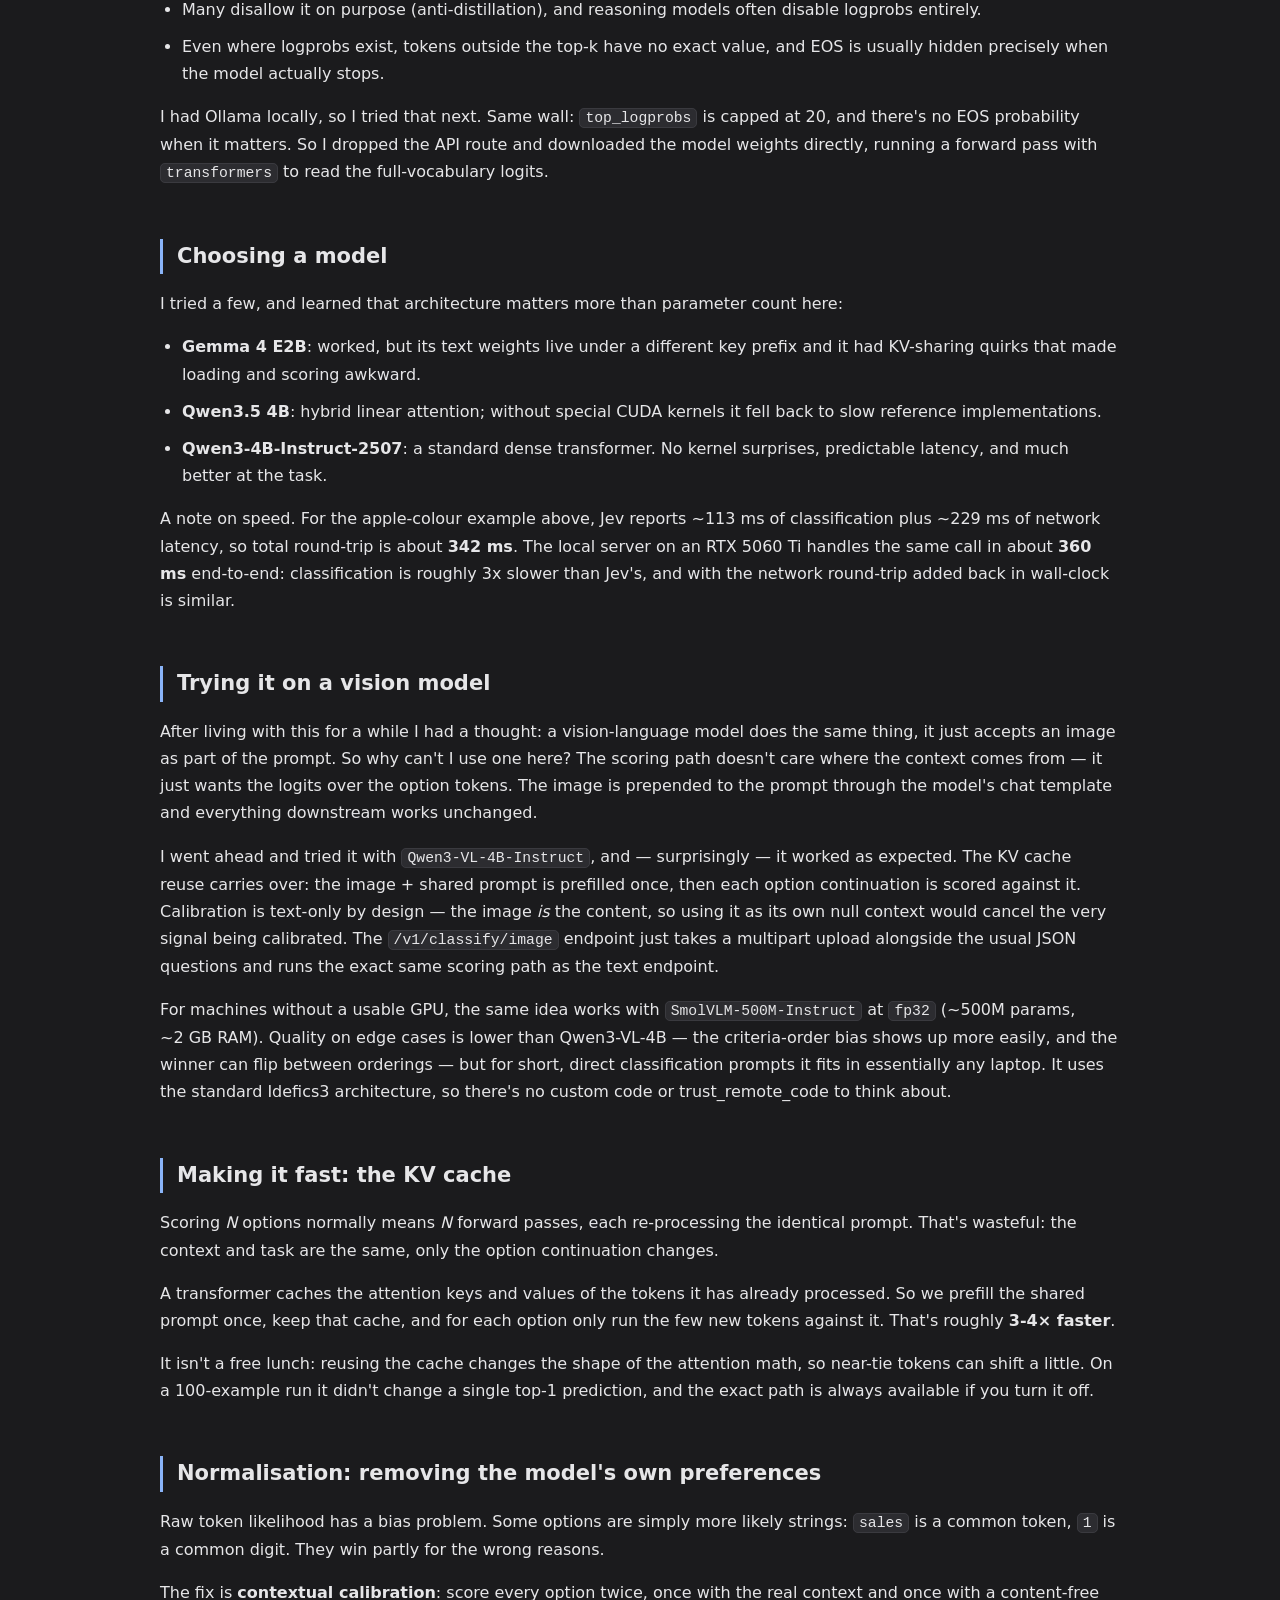
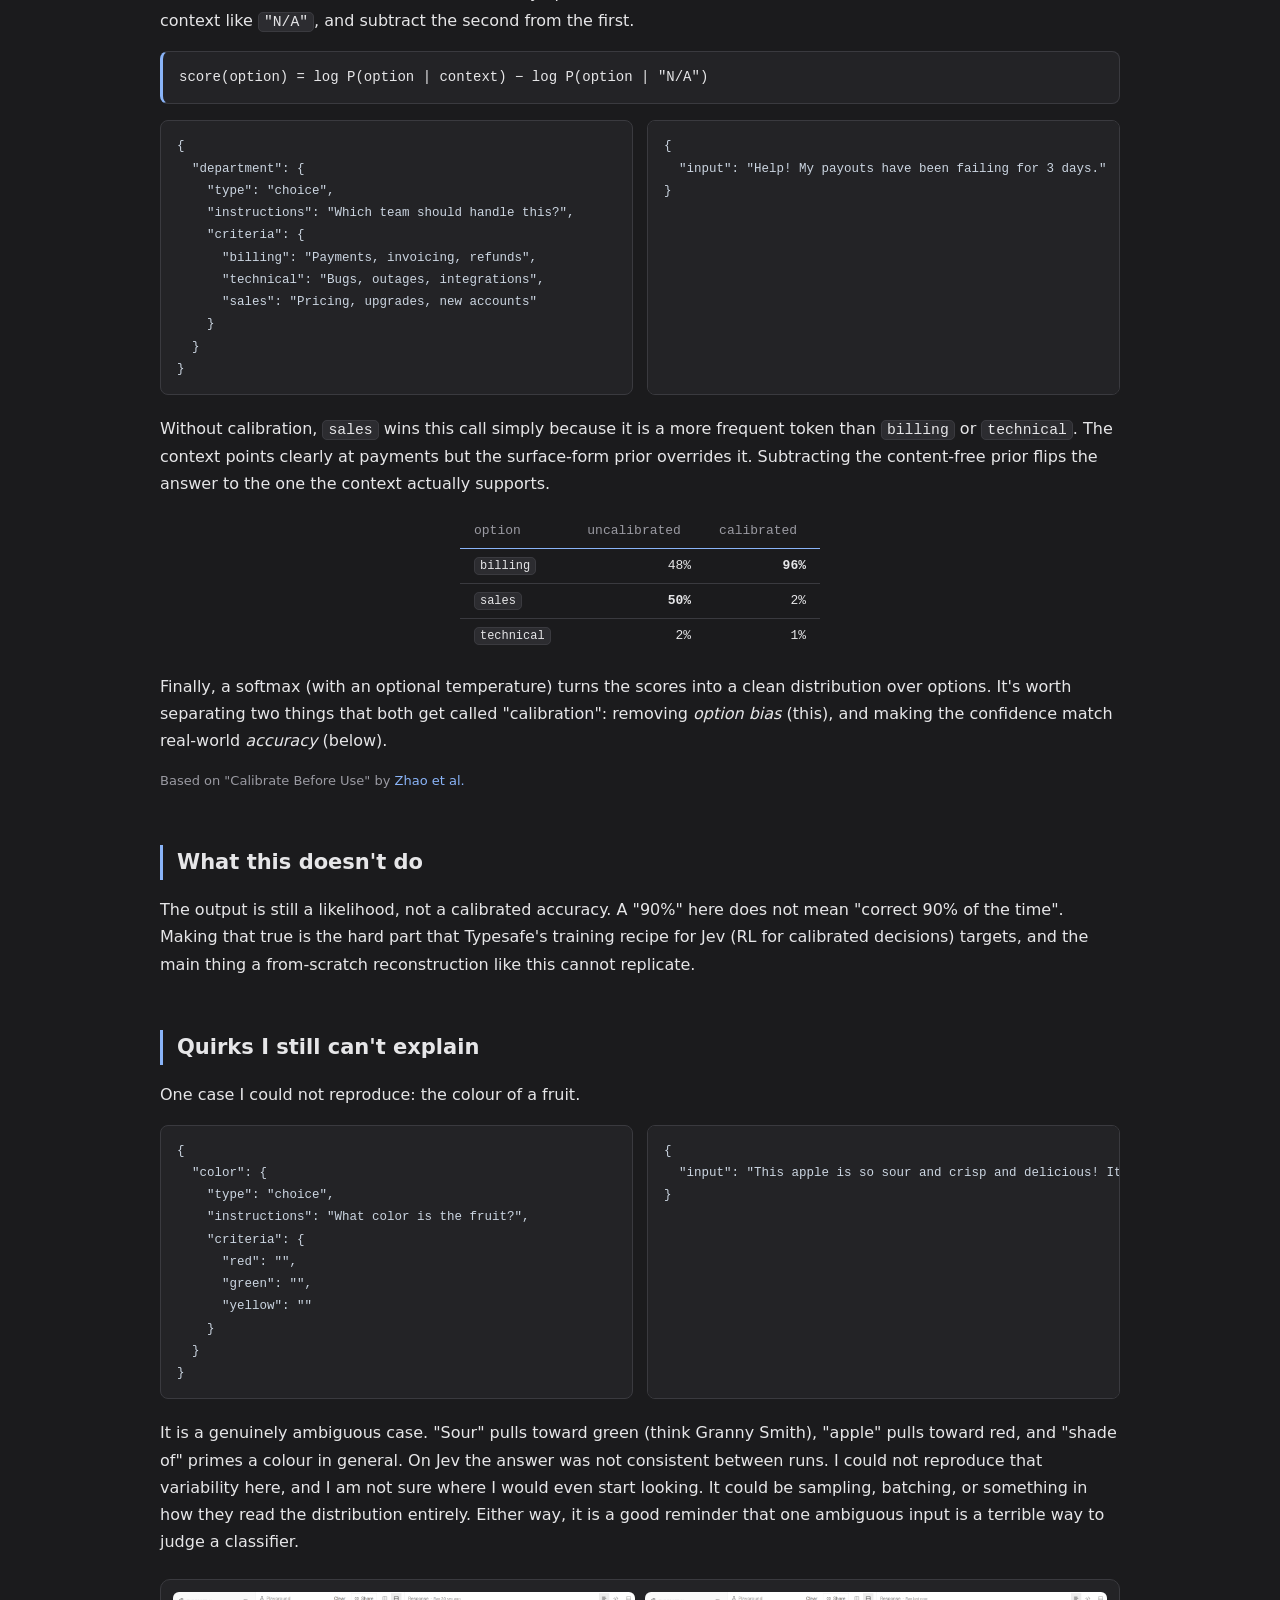
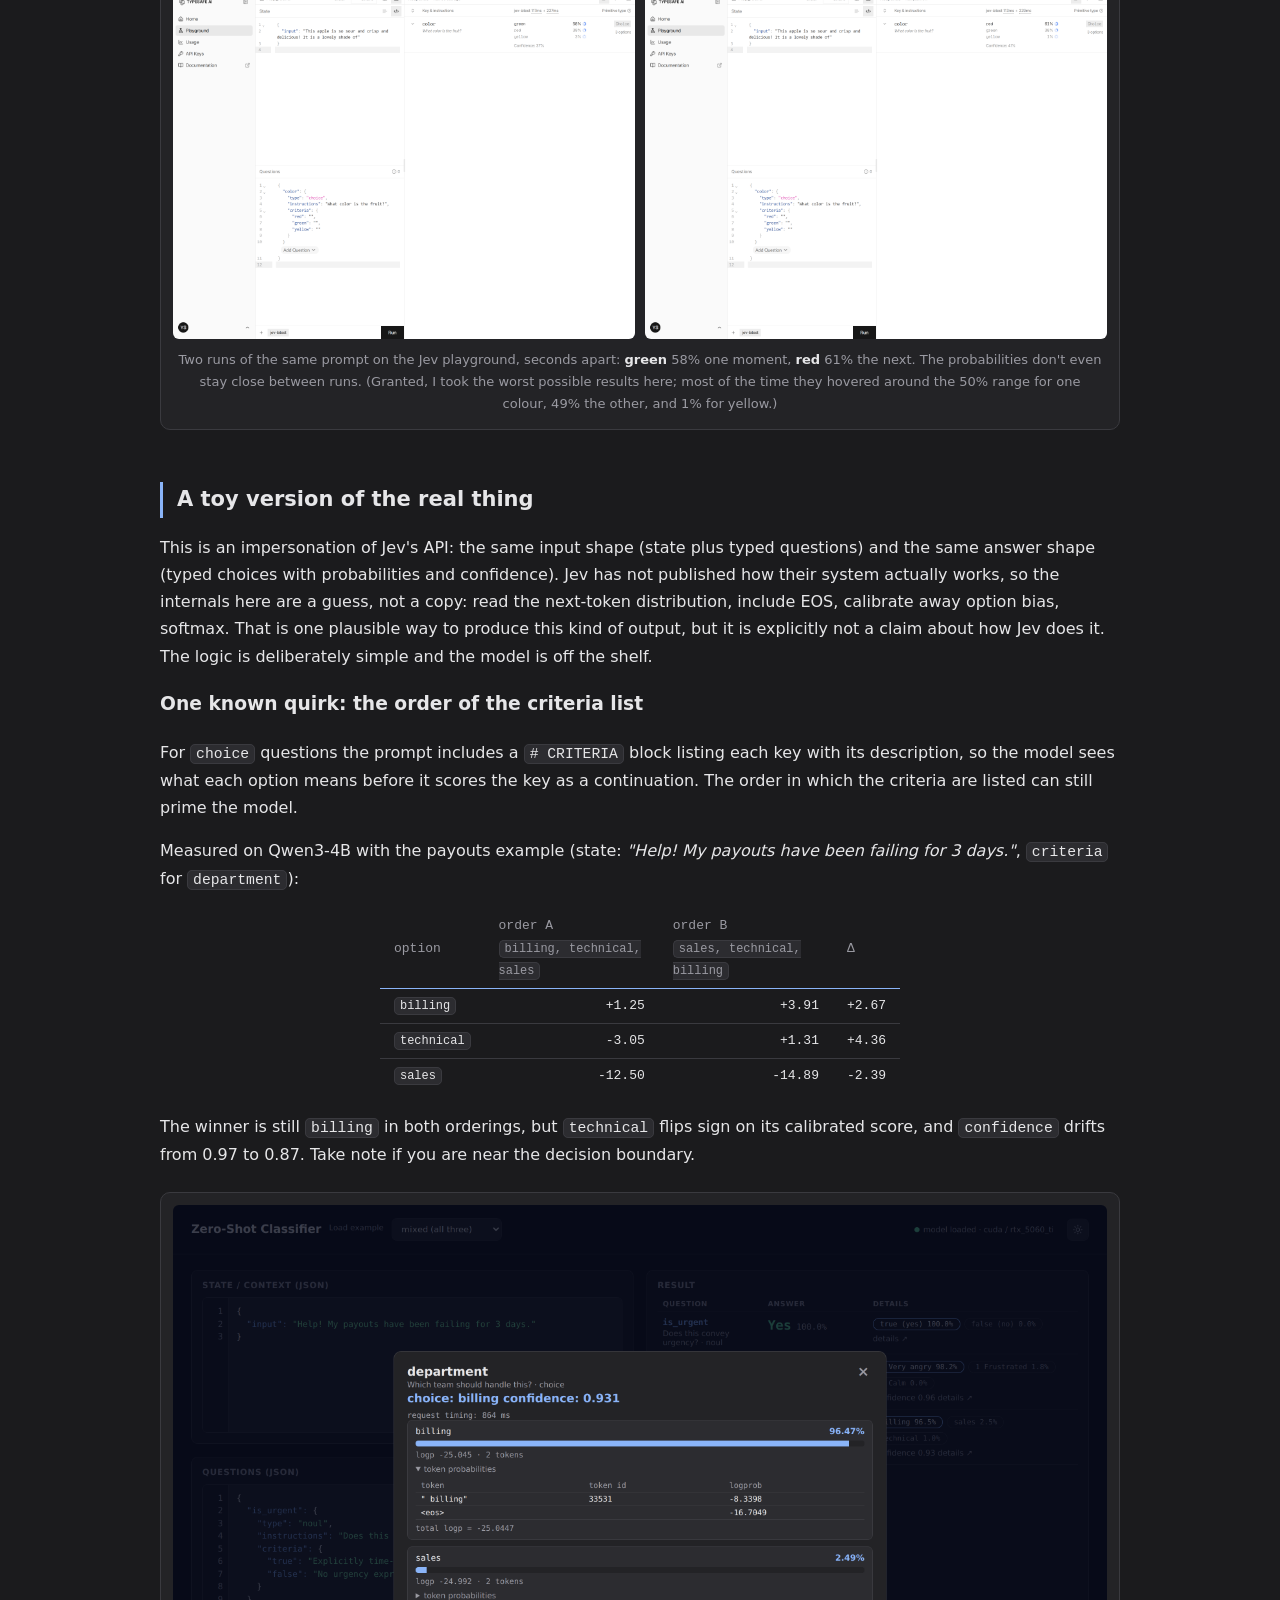
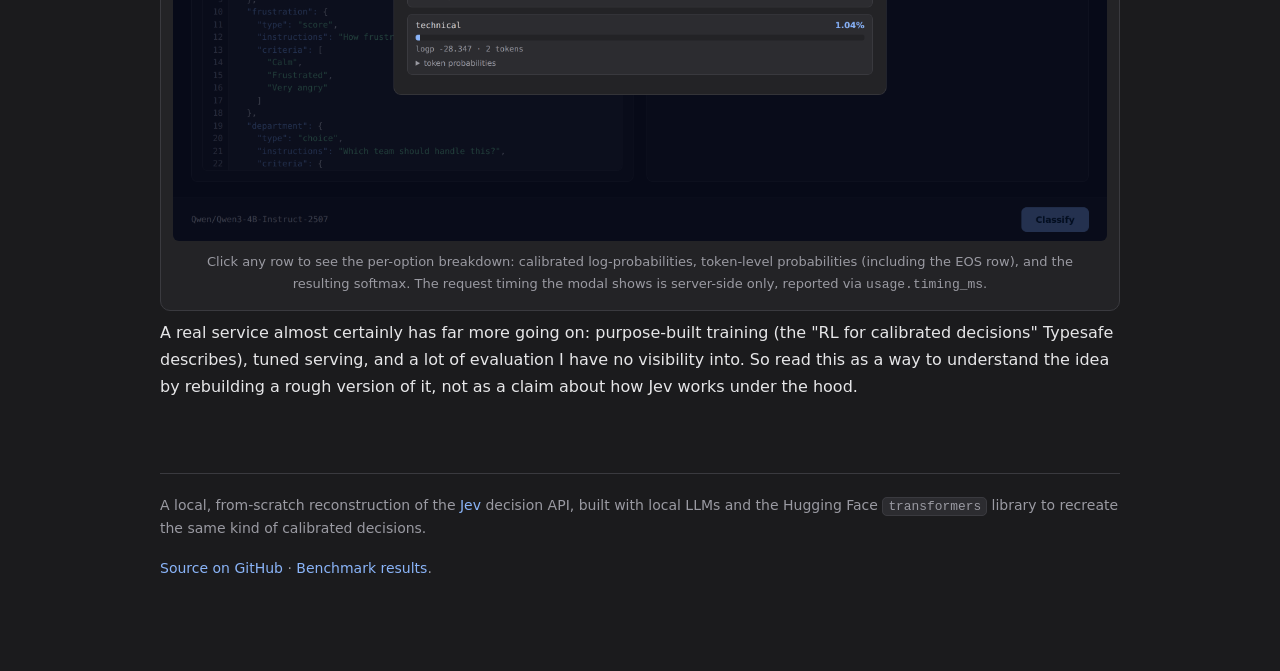
==== commit 5418a1a0: "initial benchmarks" ====
--- a/docs/index.html
+++ b/docs/index.html
@@ -385,7 +385,8 @@
       library to recreate the same kind of calibrated decisions.
     </p>
     <p>
-      <a href="https://github.com/Yushenggg/zero-shot-classifier">Source on GitHub</a>.
+      <a href="https://github.com/Yushenggg/zero-shot-classifier">Source on GitHub</a>
+      · <a href="benchmark/">Benchmark results</a>.
     </p>
   </footer>
 </main>
